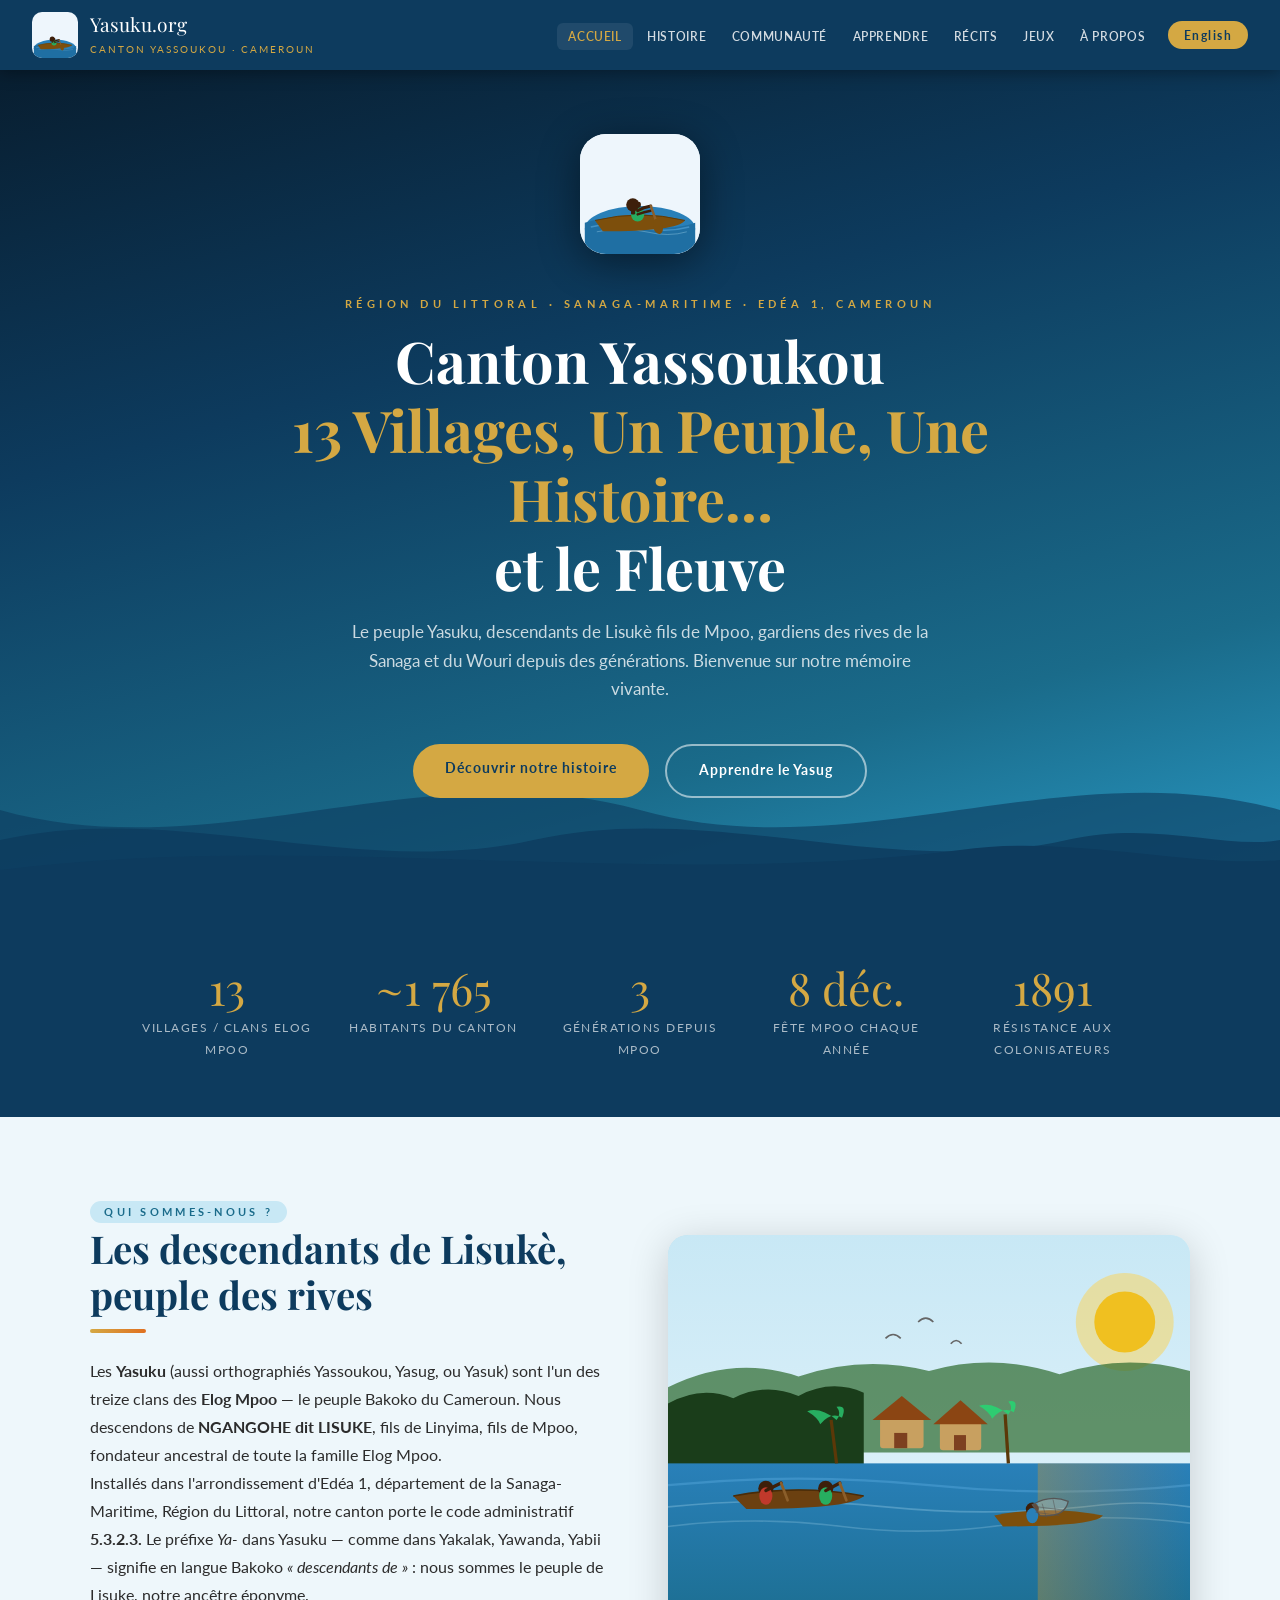
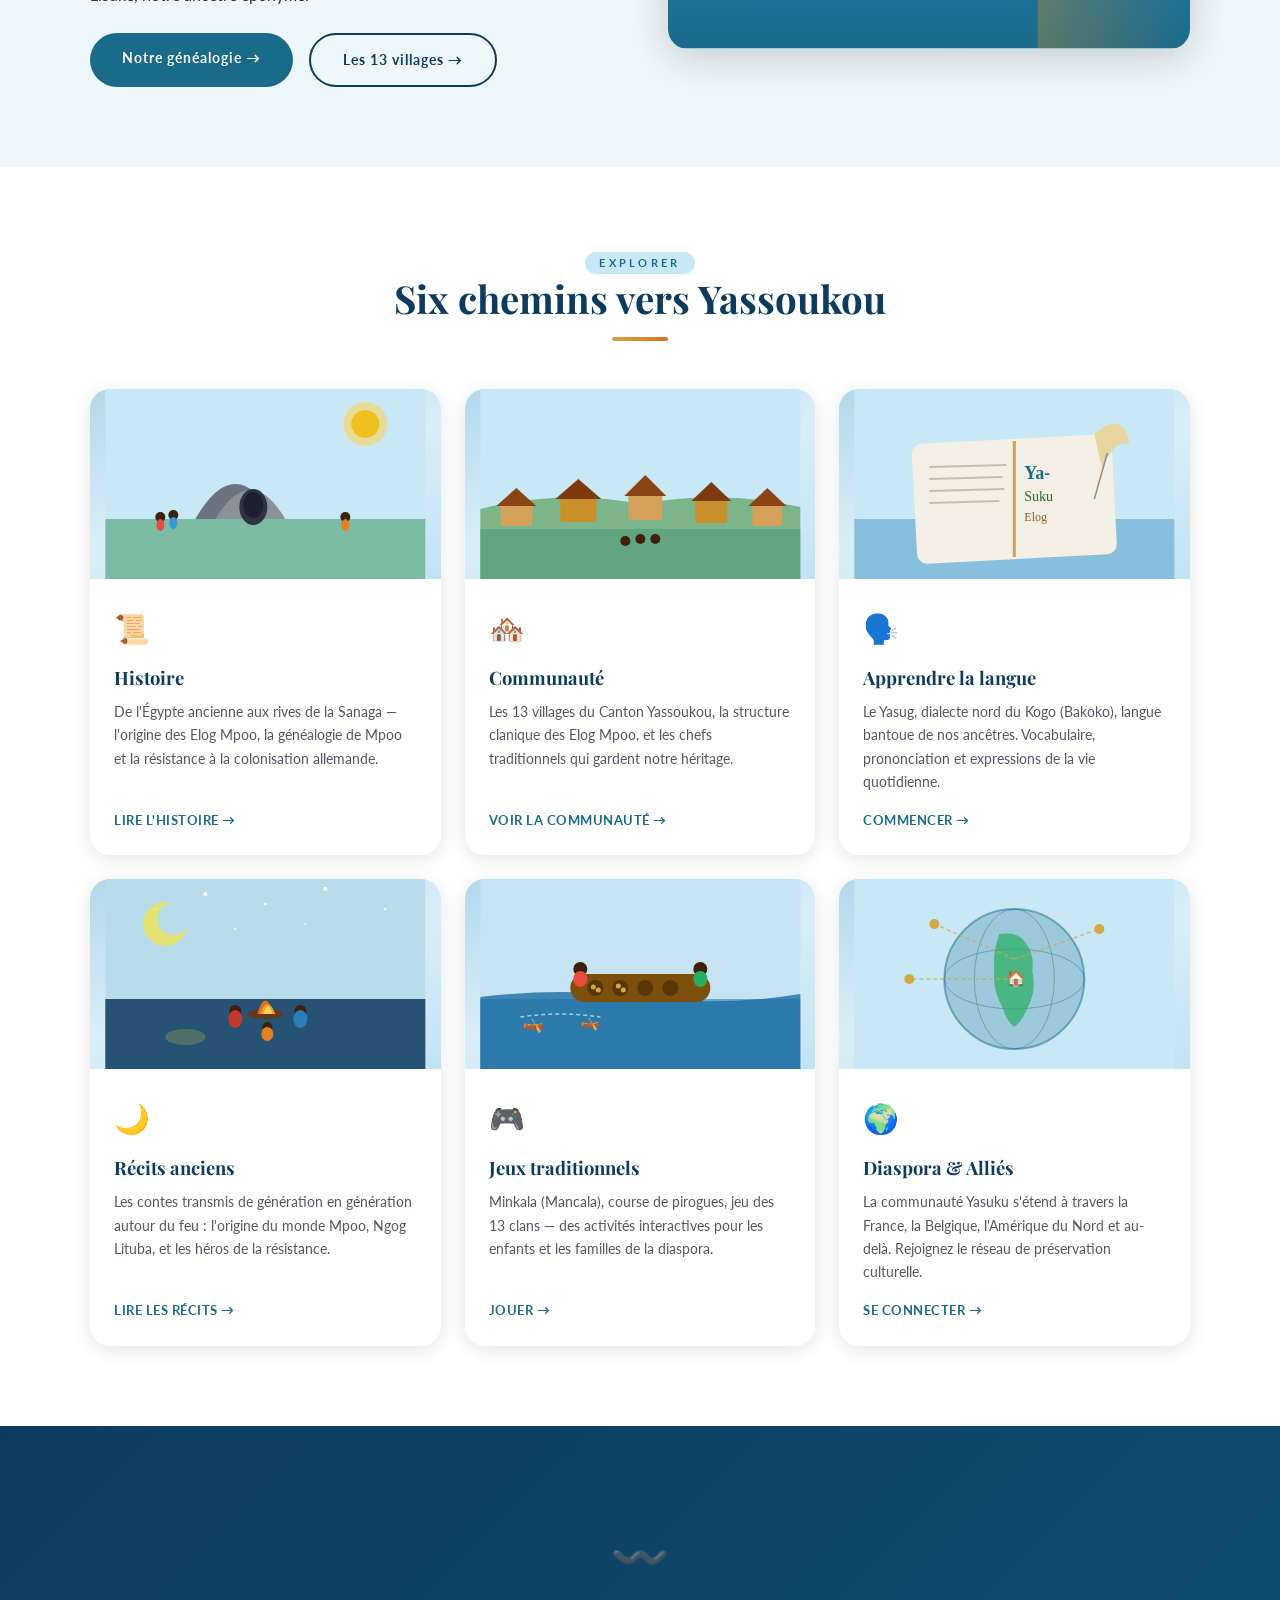
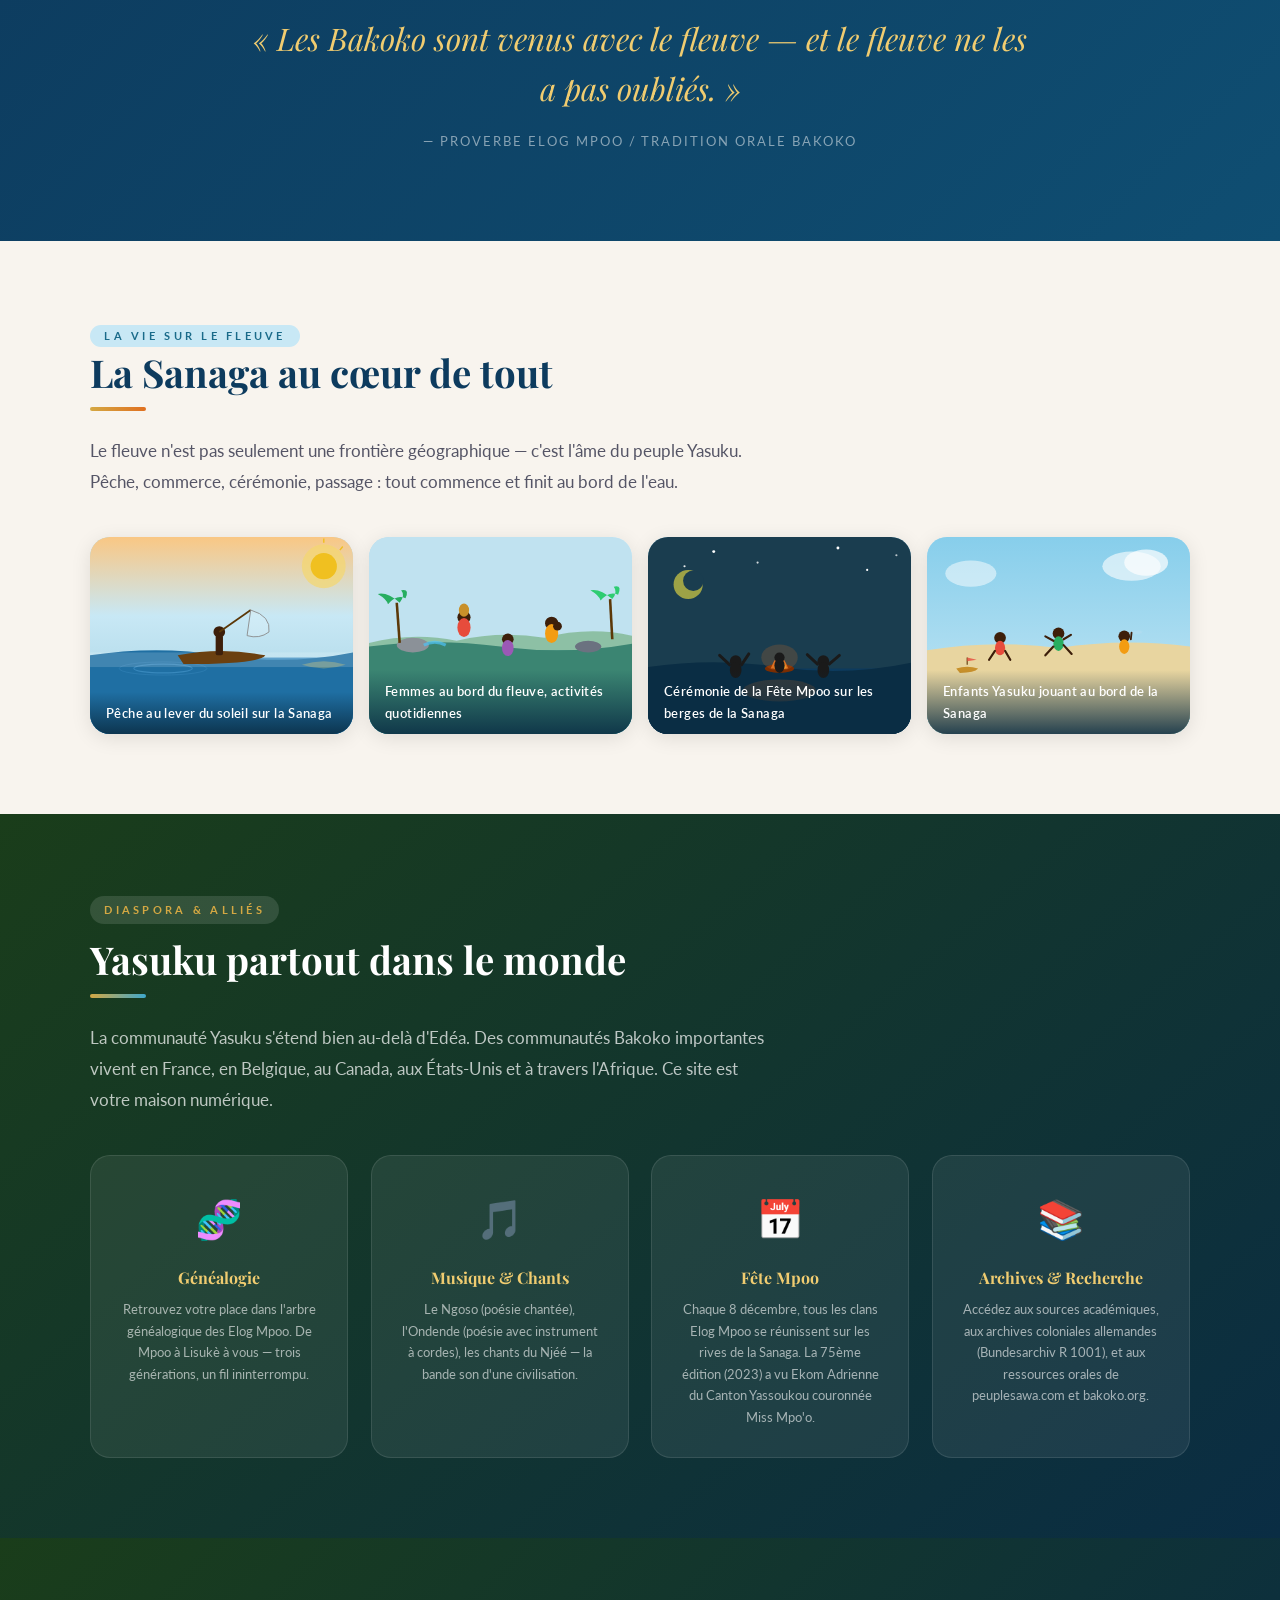
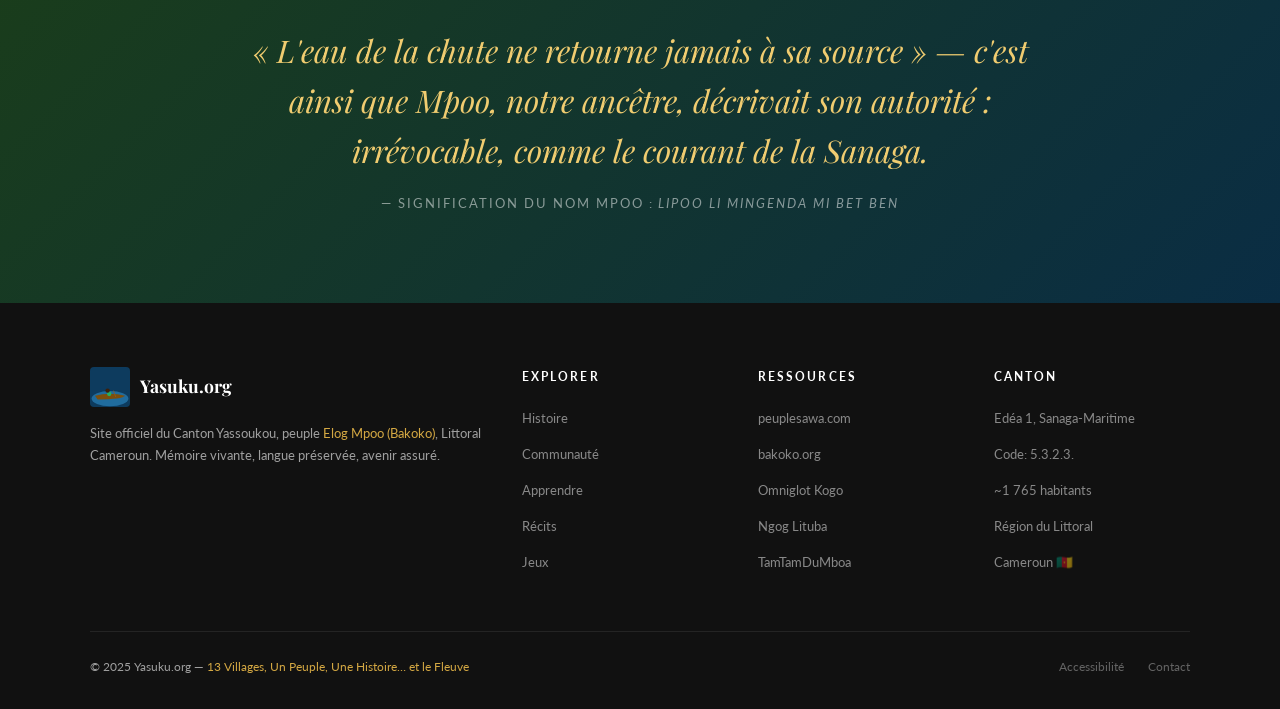
==== index.html @ a4ccb17c "first commit" ====
<!DOCTYPE html>
<html lang="fr">
<head>
  <meta charset="UTF-8"/>
  <meta name="viewport" content="width=device-width, initial-scale=1.0"/>
  <meta name="description" content="Canton Yassoukou — 13 Villages, Un Peuple, Une Histoire… et le Fleuve. Site officiel du peuple Yasuku / Yasug des Elog Mpoo (Bakoko), Cameroun."/>
  <meta property="og:title" content="Yasuku.org — Canton Yassoukou, Cameroun"/>
  <meta property="og:description" content="Histoire, culture, langue et patrimoine du peuple Yasuku, Littoral Cameroun."/>
  <title>Yasuku.org — Canton Yassoukou · 13 Villages, Un Peuple, Une Histoire</title>
  <link rel="preconnect" href="https://fonts.googleapis.com"/>
  <link rel="preconnect" href="https://fonts.gstatic.com" crossorigin/>
  <link href="https://fonts.googleapis.com/css2?family=Playfair+Display:ital,wght@0,400;0,600;0,700;1,400&family=Lato:wght@300;400;700;900&display=swap" rel="stylesheet"/>
  <link rel="stylesheet" href="css/style.css"/>
</head>
<body class="lang-fr">

<!-- ===== NAVIGATION ===== -->
<nav id="navbar" role="navigation">
  <a href="index.html" class="nav-logo">
    <!-- Inline SVG Logo: canoe paddler on Sanaga River -->
    <svg width="46" height="46" viewBox="0 0 200 200" xmlns="http://www.w3.org/2000/svg" style="border-radius:10px">
      <rect width="200" height="200" rx="28" fill="#eef6fc"/>
      <!-- Water -->
      <ellipse cx="100" cy="158" rx="92" ry="38" fill="#2980b9"/>
      <path d="M8,148 Q55,132 100,148 Q145,164 192,148 L192,200 L8,200 Z" fill="#1f6fa3"/>
      <!-- Wave highlights -->
      <path d="M18,155 Q60,144 100,155 Q140,166 182,155" stroke="#5dade2" stroke-width="2.5" fill="none" opacity="0.55"/>
      <path d="M28,163 Q70,154 110,163 Q148,172 178,163" stroke="#aedcf0" stroke-width="1.5" fill="none" opacity="0.4"/>
      <!-- Canoe -->
      <path d="M25,144 Q100,124 175,144 Q162,162 38,162 Z" fill="#7d4f0c"/>
      <path d="M25,144 Q100,126 175,144" stroke="#5c3808" stroke-width="1.5" fill="none"/>
      <!-- Seated figure — facing right -->
      <!-- Torso/shirt green -->
      <ellipse cx="96" cy="134" rx="11" ry="12" fill="#27ae60"/>
      <!-- Arms -->
      <path d="M96,128 Q106,122 118,120" stroke="#3d1f0a" stroke-width="5" stroke-linecap="round" fill="none"/>
      <path d="M96,134 Q107,130 118,128" stroke="#3d1f0a" stroke-width="4" stroke-linecap="round" fill="none"/>
      <!-- Paddle shaft -->
      <line x1="118" y1="120" x2="128" y2="148" stroke="#8b5e2a" stroke-width="4" stroke-linecap="round"/>
      <!-- Paddle blade -->
      <ellipse cx="130" cy="154" rx="8" ry="13" fill="#7d4f0c" transform="rotate(-15,130,154)"/>
      <!-- Head -->
      <circle cx="88" cy="118" r="11" fill="#3d1f0a"/>
      <!-- Ear -->
      <ellipse cx="98" cy="118" rx="3.5" ry="5" fill="#3d1f0a"/>
      <!-- Neck -->
      <rect x="85" y="127" width="7" height="7" rx="2" fill="#3d1f0a"/>
    </svg>
    <div>
      <span class="nav-logo-text">Yasuku.org</span>
      <span class="nav-logo-sub">Canton Yassoukou · Cameroun</span>
    </div>
  </a>

  <ul class="nav-links" id="navLinks">
    <li><a href="index.html" class="active">
      <span class="lang-fr">Accueil</span><span class="lang-en">Home</span>
    </a></li>
    <li><a href="history.html">
      <span class="lang-fr">Histoire</span><span class="lang-en">History</span>
    </a></li>
    <li><a href="community.html">
      <span class="lang-fr">Communauté</span><span class="lang-en">Community</span>
    </a></li>
    <li><a href="learn.html">
      <span class="lang-fr">Apprendre</span><span class="lang-en">Learn</span>
    </a></li>
    <li><a href="stories.html">
      <span class="lang-fr">Récits</span><span class="lang-en">Stories</span>
    </a></li>
    <li><a href="games.html">
      <span class="lang-fr">Jeux</span><span class="lang-en">Games</span>
    </a></li>
    <li><a href="about.html"><span class="lang-fr">À propos</span><span class="lang-en">About</span></a></li>
    <button class="lang-btn" aria-label="Switch language">English</button>
  </ul>

  <button class="hamburger" id="hamburger" aria-label="Menu" aria-expanded="false">
    <span></span><span></span><span></span>
  </button>
</nav>

<main>

<!-- ===== HERO ===== -->
<section class="hero" aria-label="Bienvenue / Welcome">
  <div class="hero-ripple">
    <svg viewBox="0 0 1440 200" preserveAspectRatio="none" xmlns="http://www.w3.org/2000/svg">
      <path d="M0,100 C240,160 480,40 720,100 C960,160 1200,40 1440,100 L1440,200 L0,200 Z" fill="rgba(13,59,94,0.6)"/>
      <path d="M0,130 C200,90 400,170 600,130 C800,90 1000,170 1200,130 C1300,110 1380,140 1440,130 L1440,200 L0,200 Z" fill="rgba(13,59,94,0.8)"/>
      <path d="M0,160 C360,120 720,180 1080,140 C1200,124 1340,158 1440,150 L1440,200 L0,200 Z" fill="rgba(13,59,94,1)"/>
    </svg>
  </div>

  <div class="hero-content">
    <!-- Inline SVG as hero logo -->
    <svg class="hero-logo" viewBox="0 0 200 200" xmlns="http://www.w3.org/2000/svg">
      <rect width="200" height="200" rx="28" fill="#eef6fc"/>
      <ellipse cx="100" cy="158" rx="92" ry="38" fill="#2980b9"/>
      <path d="M8,148 Q55,132 100,148 Q145,164 192,148 L192,200 L8,200 Z" fill="#1f6fa3"/>
      <path d="M18,155 Q60,144 100,155 Q140,166 182,155" stroke="#5dade2" stroke-width="2.5" fill="none" opacity="0.55"/>
      <path d="M28,163 Q70,154 110,163 Q148,172 178,163" stroke="#aedcf0" stroke-width="1.5" fill="none" opacity="0.4"/>
      <path d="M25,144 Q100,124 175,144 Q162,162 38,162 Z" fill="#7d4f0c"/>
      <path d="M25,144 Q100,126 175,144" stroke="#5c3808" stroke-width="1.5" fill="none"/>
      <ellipse cx="96" cy="134" rx="11" ry="12" fill="#27ae60"/>
      <path d="M96,128 Q106,122 118,120" stroke="#3d1f0a" stroke-width="5" stroke-linecap="round" fill="none"/>
      <path d="M96,134 Q107,130 118,128" stroke="#3d1f0a" stroke-width="4" stroke-linecap="round" fill="none"/>
      <line x1="118" y1="120" x2="128" y2="148" stroke="#8b5e2a" stroke-width="4" stroke-linecap="round"/>
      <ellipse cx="130" cy="154" rx="8" ry="13" fill="#7d4f0c" transform="rotate(-15,130,154)"/>
      <circle cx="88" cy="118" r="11" fill="#3d1f0a"/>
      <ellipse cx="98" cy="118" rx="3.5" ry="5" fill="#3d1f0a"/>
      <rect x="85" y="127" width="7" height="7" rx="2" fill="#3d1f0a"/>
    </svg>

    <p class="hero-tagline lang-fr">Région du Littoral · Sanaga-Maritime · Edéa 1, Cameroun</p>
    <p class="hero-tagline lang-en">Littoral Region · Sanaga-Maritime · Edéa 1, Cameroon</p>

    <h1 class="lang-fr">Canton Yassoukou<br/><em>13 Villages, Un Peuple, Une Histoire…</em><br/>et le Fleuve</h1>
    <h1 class="lang-en">Canton Yassoukou<br/><em>13 Villages, One People, One History…</em><br/>and the River</h1>

    <p class="hero-sub lang-fr">
      Le peuple Yasuku, descendants de Lisukè fils de Mpoo, gardiens des rives de la Sanaga et du Wouri depuis des générations. Bienvenue sur notre mémoire vivante.
    </p>
    <p class="hero-sub lang-en">
      The Yasuku people, descendants of Lisukè son of Mpoo, keepers of the Sanaga and Wouri rivers for generations. Welcome to our living memory.
    </p>

    <div class="hero-cta">
      <a href="history.html" class="btn btn-primary lang-fr">Découvrir notre histoire</a>
      <a href="history.html" class="btn btn-primary lang-en">Discover our history</a>
      <a href="learn.html" class="btn btn-outline lang-fr">Apprendre le Yasug</a>
      <a href="learn.html" class="btn btn-outline lang-en">Learn the Yasug language</a>
    </div>
  </div>
</section>

<!-- ===== FACTS STRIP ===== -->
<div class="facts-strip" aria-label="Chiffres clés">
  <div class="facts-grid">
    <div class="fade-in">
      <div class="fact-num">13</div>
      <div class="fact-label lang-fr">Villages / Clans Elog Mpoo</div>
      <div class="fact-label lang-en">Villages / Elog Mpoo Clans</div>
    </div>
    <div class="fade-in">
      <div class="fact-num">~1 765</div>
      <div class="fact-label lang-fr">Habitants du canton</div>
      <div class="fact-label lang-en">Canton inhabitants</div>
    </div>
    <div class="fade-in">
      <div class="fact-num">3</div>
      <div class="fact-label lang-fr">Générations depuis Mpoo</div>
      <div class="fact-label lang-en">Generations from Mpoo</div>
    </div>
    <div class="fade-in">
      <div class="fact-num">8 déc.</div>
      <div class="fact-label lang-fr">Fête Mpoo chaque année</div>
      <div class="fact-label lang-en">Annual Fête Mpoo</div>
    </div>
    <div class="fade-in">
      <div class="fact-num">1891</div>
      <div class="fact-label lang-fr">Résistance aux colonisateurs</div>
      <div class="fact-label lang-en">Resistance against colonizers</div>
    </div>
  </div>
</div>

<!-- ===== ABOUT SECTION ===== -->
<section class="river-section" style="background:var(--river-mist)">
  <div class="section-inner">
    <div style="display:grid; grid-template-columns:1fr 1fr; gap:3.5rem; align-items:center" class="about-grid">
      <div class="fade-in">
        <span class="section-tag lang-fr">Qui sommes-nous ?</span>
        <span class="section-tag lang-en">Who are we?</span>
        <h2 class="section-title lang-fr">Les descendants de Lisukè,<br/>peuple des rives</h2>
        <h2 class="section-title lang-en">The descendants of Lisukè,<br/>people of the riverbanks</h2>
        <div class="section-divider"></div>
        <p class="lang-fr">Les <strong>Yasuku</strong> (aussi orthographiés Yassoukou, Yasug, ou Yasuk) sont l'un des treize clans des <strong>Elog Mpoo</strong> — le peuple Bakoko du Cameroun. Nous descendons de <strong>NGANGOHE dit LISUKE</strong>, fils de Linyima, fils de Mpoo, fondateur ancestral de toute la famille Elog Mpoo.</p>
        <p class="lang-en">The <strong>Yasuku</strong> (also spelled Yassoukou, Yasug, or Yasuk) are one of the thirteen clans of the <strong>Elog Mpoo</strong> — the Bakoko people of Cameroon. We descend from <strong>NGANGOHE known as LISUKE</strong>, son of Linyima, son of Mpoo, founding ancestor of the entire Elog Mpoo family.</p>
        <p class="lang-fr">Installés dans l'arrondissement d'Edéa 1, département de la Sanaga-Maritime, Région du Littoral, notre canton porte le code administratif <strong>5.3.2.3.</strong> Le préfixe <em>Ya-</em> dans Yasuku — comme dans Yakalak, Yawanda, Yabii — signifie en langue Bakoko <em>« descendants de »</em> : nous sommes le peuple de Lisuke, notre ancêtre éponyme.</p>
        <p class="lang-en">Located in the arrondissement of Edéa 1, Sanaga-Maritime department, Littoral Region, our canton carries administrative code <strong>5.3.2.3.</strong> The prefix <em>Ya-</em> in Yasuku — as in Yakalak, Yawanda, Yabii — means in Bakoko <em>"descendants of"</em>: we are the people of Lisuke, our eponymous ancestor.</p>
        <div style="margin-top:1.5rem; display:flex; gap:1rem; flex-wrap:wrap;">
          <a href="history.html" class="btn btn-river lang-fr">Notre généalogie →</a>
          <a href="history.html" class="btn btn-river lang-en">Our genealogy →</a>
          <a href="community.html" class="btn btn-outline" style="color:var(--river-deep);border-color:var(--river-deep)">
            <span class="lang-fr">Les 13 villages →</span>
            <span class="lang-en">The 13 villages →</span>
          </a>
        </div>
      </div>

      <!-- River illustration -->
      <div class="fade-in" style="border-radius:var(--radius-lg); overflow:hidden; box-shadow:var(--shadow-lg)">
        <svg viewBox="0 0 480 380" xmlns="http://www.w3.org/2000/svg" style="display:block;width:100%;background:linear-gradient(160deg,#b8dcea 0%,#d8eef8 50%,#c5e3f0 100%)">
          <!-- Sky gradient -->
          <defs>
            <linearGradient id="sky" x1="0" y1="0" x2="0" y2="1">
              <stop offset="0%" stop-color="#c8e8f5"/>
              <stop offset="100%" stop-color="#e8f5fc"/>
            </linearGradient>
            <linearGradient id="water" x1="0" y1="0" x2="0" y2="1">
              <stop offset="0%" stop-color="#2980b9"/>
              <stop offset="100%" stop-color="#1a6b8a"/>
            </linearGradient>
            <linearGradient id="sunset" x1="0" y1="0" x2="1" y2="0">
              <stop offset="0%" stop-color="#f39c12" stop-opacity="0.3"/>
              <stop offset="100%" stop-color="#e67e22" stop-opacity="0"/>
            </linearGradient>
          </defs>
          <!-- Sky -->
          <rect width="480" height="380" fill="url(#sky)"/>
          <!-- Sun glow -->
          <circle cx="420" cy="80" r="45" fill="#f5d76e" opacity="0.6"/>
          <circle cx="420" cy="80" r="28" fill="#f0c020"/>
          <!-- Forest silhouette far -->
          <path d="M0,140 Q60,110 120,130 Q180,110 240,125 Q300,108 360,128 Q420,108 480,125 L480,200 L0,200 Z" fill="#2d6a2d" opacity="0.7"/>
          <!-- Forest near left -->
          <path d="M0,155 Q30,138 60,150 Q90,135 120,148 Q150,132 180,145 L180,220 L0,220 Z" fill="#1a3d1a"/>
          <!-- River surface -->
          <rect x="0" y="210" width="480" height="170" fill="url(#water)"/>
          <!-- River reflections -->
          <path d="M0,230 Q120,218 240,230 Q360,242 480,230" stroke="#5dade2" stroke-width="2" fill="none" opacity="0.4"/>
          <path d="M0,250 Q100,240 200,250 Q300,260 400,248 Q440,244 480,250" stroke="#aedcf0" stroke-width="1.5" fill="none" opacity="0.3"/>
          <path d="M0,268 Q80,258 160,268 Q240,278 320,265 Q400,255 480,265" stroke="#aedcf0" stroke-width="1.5" fill="none" opacity="0.25"/>
          <!-- Sunset shimmer on water -->
          <rect x="340" y="210" width="140" height="170" fill="url(#sunset)"/>
          <!-- Canoe 1 (left, two paddlers) -->
          <path d="M60,240 Q120,228 180,240 Q168,252 72,252 Z" fill="#6b4010"/>
          <path d="M60,240 Q120,229 180,240" stroke="#4a2c08" stroke-width="1.5" fill="none"/>
          <!-- Paddler 1 -->
          <circle cx="90" cy="233" r="7" fill="#3d1f0a"/>
          <ellipse cx="90" cy="240" rx="6" ry="8" fill="#c0392b"/>
          <line x1="90" y1="235" x2="104" y2="228" stroke="#3d1f0a" stroke-width="3" stroke-linecap="round"/>
          <line x1="104" y1="228" x2="110" y2="244" stroke="#8b5e2a" stroke-width="2.5" stroke-linecap="round"/>
          <!-- Paddler 2 -->
          <circle cx="145" cy="233" r="7" fill="#3d1f0a"/>
          <ellipse cx="145" cy="240" rx="6" ry="8" fill="#27ae60"/>
          <line x1="145" y1="235" x2="158" y2="228" stroke="#3d1f0a" stroke-width="3" stroke-linecap="round"/>
          <line x1="158" y1="228" x2="164" y2="244" stroke="#8b5e2a" stroke-width="2.5" stroke-linecap="round"/>
          <!-- Canoe 2 (right, fisherman with net) -->
          <path d="M300,258 Q350,248 400,258 Q392,268 308,268 Z" fill="#7d4f0c"/>
          <circle cx="335" cy="252" r="6" fill="#3d1f0a"/>
          <ellipse cx="335" cy="258" rx="5.5" ry="7" fill="#2980b9"/>
          <!-- Fishing net -->
          <path d="M335,248 Q352,238 368,245 Q365,260 342,258 Z" stroke="#555" stroke-width="1.2" fill="rgba(255,255,255,0.2)"/>
          <!-- Net grid lines -->
          <line x1="344" y1="247" x2="348" y2="260" stroke="#555" stroke-width="0.8" opacity="0.6"/>
          <line x1="354" y1="243" x2="357" y2="257" stroke="#555" stroke-width="0.8" opacity="0.6"/>
          <line x1="340" y1="250" x2="364" y2="253" stroke="#555" stroke-width="0.8" opacity="0.6"/>
          <line x1="338" y1="255" x2="360" y2="258" stroke="#555" stroke-width="0.8" opacity="0.6"/>
          <!-- Village huts on bank -->
          <rect x="195" y="168" width="40" height="28" rx="3" fill="#c8a060"/>
          <polygon points="188,170 215,148 242,170" fill="#8b4513"/>
          <rect x="208" y="182" width="12" height="14" fill="#7d4020"/>
          <rect x="250" y="172" width="38" height="26" rx="3" fill="#c8a060"/>
          <polygon points="244,174 269,152 294,174" fill="#8b4513"/>
          <rect x="263" y="184" width="11" height="14" fill="#7d4020"/>
          <!-- Palm trees -->
          <line x1="150" y1="170" x2="155" y2="210" stroke="#5c3808" stroke-width="3"/>
          <path d="M155,170 Q140,158 128,162 Q138,168 140,174 Q150,162 160,168 Q165,156 155,158 Q160,164 155,170 Z" fill="#27ae60"/>
          <line x1="310" y1="165" x2="313" y2="210" stroke="#5c3808" stroke-width="3"/>
          <path d="M313,165 Q298,153 286,157 Q296,163 298,169 Q308,157 318,163 Q323,151 313,153 Q318,159 313,165 Z" fill="#2ecc71"/>
          <!-- Birds -->
          <path d="M200,95 Q207,88 214,95" stroke="#666" stroke-width="1.5" fill="none"/>
          <path d="M230,80 Q237,73 244,80" stroke="#666" stroke-width="1.5" fill="none"/>
          <path d="M260,100 Q265,94 270,100" stroke="#666" stroke-width="1.5" fill="none"/>
        </svg>
      </div>
    </div>
  </div>
</section>

<!-- ===== NAVIGATION CARDS ===== -->
<section style="background:var(--white)">
  <div class="section-inner">
    <div class="text-center fade-in" style="margin-bottom:3rem">
      <span class="section-tag lang-fr">Explorer</span>
      <span class="section-tag lang-en">Explore</span>
      <h2 class="section-title lang-fr">Six chemins vers Yassoukou</h2>
      <h2 class="section-title lang-en">Six paths into Yassoukou</h2>
      <div class="section-divider" style="margin:1rem auto"></div>
    </div>

    <div class="cards-grid">
      <!-- Card 1: History -->
      <a href="history.html" class="card fade-in">
        <div class="card-illustration">
          <svg viewBox="0 0 320 190" xmlns="http://www.w3.org/2000/svg">
            <!-- Ngog Lituba sacred rock scene -->
            <rect width="320" height="190" fill="#c8e8f5"/>
            <rect x="0" y="130" width="320" height="60" fill="#4a9e6f" opacity="0.6"/>
            <!-- Rock/mountain -->
            <path d="M90,130 Q130,60 170,130 Z" fill="#6b7280"/>
            <path d="M110,130 Q145,72 180,130 Z" fill="#8b9198"/>
            <!-- Cave opening (Ngog Lituba hole) -->
            <ellipse cx="148" cy="118" rx="14" ry="18" fill="#2c3442"/>
            <ellipse cx="148" cy="116" rx="10" ry="13" fill="#1a2030"/>
            <!-- Pilgrims -->
            <circle cx="55" cy="128" r="5" fill="#3d1f0a"/>
            <ellipse cx="55" cy="136" rx="4" ry="6" fill="#e74c3c"/>
            <circle cx="68" cy="126" r="5" fill="#3d1f0a"/>
            <ellipse cx="68" cy="134" rx="4" ry="6" fill="#3498db"/>
            <circle cx="240" cy="128" r="5" fill="#3d1f0a"/>
            <ellipse cx="240" cy="136" rx="4" ry="6" fill="#e67e22"/>
            <!-- Stars/sun -->
            <circle cx="260" cy="35" r="22" fill="#f5d76e" opacity="0.7"/>
            <circle cx="260" cy="35" r="14" fill="#f0c020"/>
          </svg>
        </div>
        <div class="card-body">
          <div class="card-icon">📜</div>
          <h3 class="lang-fr">Histoire</h3>
          <h3 class="lang-en">History</h3>
          <p class="lang-fr">De l'Égypte ancienne aux rives de la Sanaga — l'origine des Elog Mpoo, la généalogie de Mpoo et la résistance à la colonisation allemande.</p>
          <p class="lang-en">From ancient Egypt to the banks of the Sanaga — the origin of the Elog Mpoo, Mpoo's genealogy, and resistance to German colonization.</p>
          <span class="card-link lang-fr">Lire l'histoire →</span>
          <span class="card-link lang-en">Read the history →</span>
        </div>
      </a>

      <!-- Card 2: Community -->
      <a href="community.html" class="card fade-in">
        <div class="card-illustration">
          <svg viewBox="0 0 320 190" xmlns="http://www.w3.org/2000/svg">
            <rect width="320" height="190" fill="#c8e8f5"/>
            <rect x="0" y="140" width="320" height="50" fill="#2980b9" opacity="0.5"/>
            <!-- Village panorama -->
            <path d="M0,120 Q80,100 160,115 Q240,100 320,118 L320,190 L0,190 Z" fill="#5da05d" opacity="0.7"/>
            <!-- 5 huts representing villages -->
            <g transform="translate(20,95)">
              <rect x="0" y="20" width="32" height="22" rx="2" fill="#d4a05a"/>
              <polygon points="-4,22 16,4 36,22" fill="#8b4513"/>
            </g>
            <g transform="translate(80,88)">
              <rect x="0" y="20" width="36" height="25" rx="2" fill="#c8902a"/>
              <polygon points="-5,22 18,2 41,22" fill="#7d3a10"/>
            </g>
            <g transform="translate(148,85)">
              <rect x="0" y="20" width="34" height="26" rx="2" fill="#d4a05a"/>
              <polygon points="-4,22 17,1 38,22" fill="#8b4513"/>
            </g>
            <g transform="translate(215,90)">
              <rect x="0" y="20" width="32" height="24" rx="2" fill="#c8902a"/>
              <polygon points="-4,22 16,3 36,22" fill="#7d3a10"/>
            </g>
            <g transform="translate(272,95)">
              <rect x="0" y="20" width="30" height="22" rx="2" fill="#d4a05a"/>
              <polygon points="-4,22 15,4 34,22" fill="#8b4513"/>
            </g>
            <!-- People gathering -->
            <circle cx="160" cy="150" r="5" fill="#3d1f0a"/>
            <circle cx="145" cy="152" r="5" fill="#3d1f0a"/>
            <circle cx="175" cy="150" r="5" fill="#3d1f0a"/>
          </svg>
        </div>
        <div class="card-body">
          <div class="card-icon">🏘️</div>
          <h3 class="lang-fr">Communauté</h3>
          <h3 class="lang-en">Community</h3>
          <p class="lang-fr">Les 13 villages du Canton Yassoukou, la structure clanique des Elog Mpoo, et les chefs traditionnels qui gardent notre héritage.</p>
          <p class="lang-en">The 13 villages of Canton Yassoukou, the clan structure of the Elog Mpoo, and the traditional chiefs who guard our heritage.</p>
          <span class="card-link lang-fr">Voir la communauté →</span>
          <span class="card-link lang-en">See the community →</span>
        </div>
      </a>

      <!-- Card 3: Learn -->
      <a href="learn.html" class="card fade-in">
        <div class="card-illustration">
          <svg viewBox="0 0 320 190" xmlns="http://www.w3.org/2000/svg">
            <rect width="320" height="190" fill="#c8e8f5"/>
            <!-- Open book with river background -->
            <rect x="0" y="130" width="320" height="60" fill="#2980b9" opacity="0.4"/>
            <!-- Book -->
            <rect x="60" y="50" width="200" height="120" rx="10" fill="#f5f0e5" transform="rotate(-3,160,110)"/>
            <line x1="160" y1="52" x2="160" y2="168" stroke="#c8a060" stroke-width="3"/>
            <!-- Text lines left page -->
            <line x1="75" y1="78" x2="152" y2="76" stroke="#9b8b7a" stroke-width="2" opacity="0.5"/>
            <line x1="75" y1="90" x2="148" y2="88" stroke="#9b8b7a" stroke-width="2" opacity="0.5"/>
            <line x1="75" y1="102" x2="150" y2="100" stroke="#9b8b7a" stroke-width="2" opacity="0.5"/>
            <line x1="75" y1="114" x2="145" y2="112" stroke="#9b8b7a" stroke-width="2" opacity="0.5"/>
            <!-- Bakoko script / decorative text right page -->
            <text x="170" y="90" font-family="Georgia" font-size="18" fill="#1a6b8a" font-weight="bold">Ya-</text>
            <text x="170" y="112" font-family="Georgia" font-size="14" fill="#2d6a2d">Suku</text>
            <text x="170" y="132" font-family="Georgia" font-size="12" fill="#8b5e2a">Elog</text>
            <!-- Quill -->
            <path d="M240,45 Q270,20 275,55 Q260,50 248,80 Q244,65 240,45 Z" fill="#e8d5a0"/>
            <line x1="253" y1="64" x2="240" y2="110" stroke="#9b8b7a" stroke-width="1.5"/>
          </svg>
        </div>
        <div class="card-body">
          <div class="card-icon">🗣️</div>
          <h3 class="lang-fr">Apprendre la langue</h3>
          <h3 class="lang-en">Learn the language</h3>
          <p class="lang-fr">Le Yasug, dialecte nord du Kogo (Bakoko), langue bantoue de nos ancêtres. Vocabulaire, prononciation et expressions de la vie quotidienne.</p>
          <p class="lang-en">Yasug, northern dialect of Kogo (Bakoko), Bantu language of our ancestors. Vocabulary, pronunciation, and expressions of daily life.</p>
          <span class="card-link lang-fr">Commencer →</span>
          <span class="card-link lang-en">Start learning →</span>
        </div>
      </a>

      <!-- Card 4: Stories -->
      <a href="stories.html" class="card fade-in">
        <div class="card-illustration">
          <svg viewBox="0 0 320 190" xmlns="http://www.w3.org/2000/svg">
            <rect width="320" height="190" fill="#b8dcea"/>
            <!-- Night campfire scene -->
            <rect x="0" y="120" width="320" height="70" fill="#0d3b5e" opacity="0.85"/>
            <!-- Stars -->
            <circle cx="50" cy="30" r="1.5" fill="#fff" opacity="0.8"/>
            <circle cx="100" cy="15" r="2" fill="#fff"/>
            <circle cx="160" cy="25" r="1.5" fill="#fff" opacity="0.9"/>
            <circle cx="220" cy="10" r="2" fill="#fff"/>
            <circle cx="280" cy="30" r="1.5" fill="#fff" opacity="0.7"/>
            <circle cx="130" cy="50" r="1" fill="#fff"/>
            <circle cx="200" cy="45" r="1" fill="#fff" opacity="0.8"/>
            <!-- Moon -->
            <circle cx="60" cy="45" r="22" fill="#f5e642" opacity="0.7"/>
            <circle cx="68" cy="40" r="16" fill="#b8dcea"/>
            <!-- River reflection of moon -->
            <ellipse cx="80" cy="158" rx="20" ry="8" fill="#f5e642" opacity="0.2"/>
            <!-- Campfire -->
            <ellipse cx="160" cy="135" rx="18" ry="5" fill="#7d2d00" opacity="0.7"/>
            <path d="M152,135 Q160,108 168,135 Z" fill="#e07020"/>
            <path d="M155,135 Q162,115 170,135 Z" fill="#f0a030"/>
            <path d="M158,135 Q163,120 167,135 Z" fill="#f5d050"/>
            <!-- Seated elders around fire -->
            <circle cx="130" cy="132" r="6" fill="#3d1f0a"/>
            <ellipse cx="130" cy="140" rx="7" ry="9" fill="#c0392b"/>
            <circle cx="195" cy="132" r="6" fill="#3d1f0a"/>
            <ellipse cx="195" cy="140" rx="7" ry="9" fill="#2980b9"/>
            <circle cx="162" cy="148" r="5" fill="#3d1f0a"/>
            <ellipse cx="162" cy="155" rx="6" ry="7" fill="#e67e22"/>
          </svg>
        </div>
        <div class="card-body">
          <div class="card-icon">🌙</div>
          <h3 class="lang-fr">Récits anciens</h3>
          <h3 class="lang-en">Ancient Stories</h3>
          <p class="lang-fr">Les contes transmis de génération en génération autour du feu : l'origine du monde Mpoo, Ngog Lituba, et les héros de la résistance.</p>
          <p class="lang-en">Tales passed down through generations around the fire: the origin of the Mpoo world, Ngog Lituba, and the heroes of resistance.</p>
          <span class="card-link lang-fr">Lire les récits →</span>
          <span class="card-link lang-en">Read the stories →</span>
        </div>
      </a>

      <!-- Card 5: Games -->
      <a href="games.html" class="card fade-in">
        <div class="card-illustration">
          <svg viewBox="0 0 320 190" xmlns="http://www.w3.org/2000/svg">
            <rect width="320" height="190" fill="#c5e3f0"/>
            <!-- River with children playing -->
            <rect x="0" y="120" width="320" height="70" fill="#2980b9" opacity="0.6"/>
            <path d="M0,118 Q80,108 160,118 Q240,128 320,115 L320,190 L0,190 Z" fill="#1f6fa3" opacity="0.8"/>
            <!-- Mancala board on bank -->
            <rect x="90" y="95" width="140" height="28" rx="14" fill="#7d4f0c"/>
            <!-- Holes -->
            <circle cx="115" cy="109" r="8" fill="rgba(0,0,0,0.3)"/>
            <circle cx="140" cy="109" r="8" fill="rgba(0,0,0,0.3)"/>
            <circle cx="165" cy="109" r="8" fill="rgba(0,0,0,0.3)"/>
            <circle cx="190" cy="109" r="8" fill="rgba(0,0,0,0.3)"/>
            <!-- Seeds -->
            <circle cx="113" cy="108" r="2.5" fill="#d4a843"/>
            <circle cx="118" cy="111" r="2.5" fill="#d4a843"/>
            <circle cx="138" cy="107" r="2.5" fill="#d4a843"/>
            <circle cx="143" cy="111" r="2.5" fill="#d4a843"/>
            <!-- Playing children -->
            <circle cx="100" cy="90" r="7" fill="#3d1f0a"/>
            <ellipse cx="100" cy="100" rx="7" ry="8" fill="#e74c3c"/>
            <circle cx="220" cy="90" r="7" fill="#3d1f0a"/>
            <ellipse cx="220" cy="100" rx="7" ry="8" fill="#27ae60"/>
            <!-- Canoe race track (water) -->
            <path d="M40,138 Q80,132 120,138" stroke="#fff" stroke-width="1.5" stroke-dasharray="4,3" fill="none" opacity="0.6"/>
            <text x="42" y="150" font-size="18">🛶</text>
            <text x="100" y="148" font-size="16">🛶</text>
          </svg>
        </div>
        <div class="card-body">
          <div class="card-icon">🎮</div>
          <h3 class="lang-fr">Jeux traditionnels</h3>
          <h3 class="lang-en">Traditional Games</h3>
          <p class="lang-fr">Minkala (Mancala), course de pirogues, jeu des 13 clans — des activités interactives pour les enfants et les familles de la diaspora.</p>
          <p class="lang-en">Minkala (Mancala), canoe racing, the 13 clans game — interactive activities for children and diaspora families.</p>
          <span class="card-link lang-fr">Jouer →</span>
          <span class="card-link lang-en">Play now →</span>
        </div>
      </a>

      <!-- Card 6: Diaspora -->
      <a href="#diaspora" class="card fade-in">
        <div class="card-illustration">
          <svg viewBox="0 0 320 190" xmlns="http://www.w3.org/2000/svg">
            <rect width="320" height="190" fill="#c8e8f5"/>
            <!-- Globe/world -->
            <circle cx="160" cy="100" r="70" fill="#1a6b8a" opacity="0.25"/>
            <circle cx="160" cy="100" r="70" stroke="#1a6b8a" stroke-width="2" fill="none" opacity="0.5"/>
            <!-- Meridians -->
            <ellipse cx="160" cy="100" rx="40" ry="70" stroke="#1a6b8a" stroke-width="1" fill="none" opacity="0.4"/>
            <ellipse cx="160" cy="100" rx="70" ry="30" stroke="#1a6b8a" stroke-width="1" fill="none" opacity="0.4"/>
            <!-- Africa shape simplified -->
            <path d="M145,55 Q165,52 172,65 Q180,75 178,92 Q182,110 175,125 Q168,142 160,148 Q152,142 148,128 Q138,110 140,92 Q138,75 145,55 Z" fill="#27ae60" opacity="0.7"/>
            <!-- Connection lines (diaspora) -->
            <line x1="160" y1="80" x2="80" y2="45" stroke="#d4a843" stroke-width="1.5" stroke-dasharray="4,3" opacity="0.7"/>
            <line x1="160" y1="80" x2="245" y2="50" stroke="#d4a843" stroke-width="1.5" stroke-dasharray="4,3" opacity="0.7"/>
            <line x1="160" y1="100" x2="55" y2="100" stroke="#d4a843" stroke-width="1.5" stroke-dasharray="4,3" opacity="0.7"/>
            <circle cx="80" cy="45" r="5" fill="#d4a843"/>
            <circle cx="245" cy="50" r="5" fill="#d4a843"/>
            <circle cx="55" cy="100" r="5" fill="#d4a843"/>
            <!-- Heart at center -->
            <text x="152" y="105" font-size="16">🏠</text>
          </svg>
        </div>
        <div class="card-body">
          <div class="card-icon">🌍</div>
          <h3 class="lang-fr">Diaspora & Alliés</h3>
          <h3 class="lang-en">Diaspora & Allies</h3>
          <p class="lang-fr">La communauté Yasuku s'étend à travers la France, la Belgique, l'Amérique du Nord et au-delà. Rejoignez le réseau de préservation culturelle.</p>
          <p class="lang-en">The Yasuku community extends across France, Belgium, North America and beyond. Join the cultural preservation network.</p>
          <span class="card-link lang-fr">Se connecter →</span>
          <span class="card-link lang-en">Connect →</span>
        </div>
      </a>
    </div>
  </div>
</section>

<!-- ===== PROVERB ===== -->
<div class="proverb-block">
  <div class="proverb-icon">〰️</div>
  <p class="proverb-text lang-fr">« Les Bakoko sont venus avec le fleuve — et le fleuve ne les a pas oubliés. »</p>
  <p class="proverb-text lang-en">"The Bakoko came with the river — and the river has not forgotten them."</p>
  <p class="proverb-attr lang-fr">— Proverbe Elog Mpoo / Tradition orale Bakoko</p>
  <p class="proverb-attr lang-en">— Elog Mpoo proverb / Bakoko oral tradition</p>
</div>

<!-- ===== RIVER LIFE PHOTOS ===== -->
<section style="background:var(--light-bg)">
  <div class="section-inner">
    <div class="fade-in">
      <span class="section-tag lang-fr">La vie sur le fleuve</span>
      <span class="section-tag lang-en">Life on the river</span>
      <h2 class="section-title lang-fr">La Sanaga au cœur de tout</h2>
      <h2 class="section-title lang-en">The Sanaga at the heart of everything</h2>
      <div class="section-divider"></div>
      <p class="section-lead lang-fr">Le fleuve n'est pas seulement une frontière géographique — c'est l'âme du peuple Yasuku. Pêche, commerce, cérémonie, passage : tout commence et finit au bord de l'eau.</p>
      <p class="section-lead lang-en">The river is not merely a geographic boundary — it is the soul of the Yasuku people. Fishing, trade, ceremony, passage: everything begins and ends at the water's edge.</p>
    </div>

    <div class="photo-grid fade-in">
      <!-- Photo 1: Morning fishing -->
      <div class="photo-card">
        <svg viewBox="0 0 360 270" xmlns="http://www.w3.org/2000/svg">
          <rect width="360" height="270" fill="#b8dcea"/>
          <!-- Early morning sky -->
          <defs>
            <linearGradient id="dawn" x1="0" y1="0" x2="0" y2="1">
              <stop offset="0%" stop-color="#f9c784"/>
              <stop offset="40%" stop-color="#c8e8f5"/>
              <stop offset="100%" stop-color="#a0cfe0"/>
            </linearGradient>
          </defs>
          <rect width="360" height="270" fill="url(#dawn)"/>
          <!-- Water -->
          <rect x="0" y="165" width="360" height="105" fill="#2980b9" opacity="0.8"/>
          <path d="M0,162 Q90,148 180,162 Q270,176 360,158 L360,270 L0,270 Z" fill="#1f6fa3"/>
          <!-- Ripples -->
          <ellipse cx="100" cy="180" rx="40" ry="6" fill="none" stroke="#5dade2" stroke-width="1.5" opacity="0.4"/>
          <ellipse cx="100" cy="180" rx="60" ry="9" fill="none" stroke="#5dade2" stroke-width="1" opacity="0.25"/>
          <!-- Mist on water -->
          <rect x="0" y="158" width="360" height="20" fill="white" opacity="0.15"/>
          <!-- Fisherman standing in canoe with long pole net -->
          <path d="M120,162 Q180,150 240,162 Q232,174 128,174 Z" fill="#6b4010"/>
          <!-- Standing fisherman -->
          <rect x="172" y="134" width="10" height="28" rx="3" fill="#3d1f0a"/>
          <circle cx="177" cy="130" r="8" fill="#3d1f0a"/>
          <!-- Net pole -->
          <line x1="177" y1="130" x2="220" y2="100" stroke="#5c3808" stroke-width="2.5"/>
          <path d="M220,100 Q248,108 245,130 Q232,140 215,135 Z" stroke="#888" stroke-width="1.2" fill="rgba(255,255,255,0.15)"/>
          <!-- Rising sun -->
          <circle cx="320" cy="40" r="30" fill="#f5d76e" opacity="0.7"/>
          <circle cx="320" cy="40" r="18" fill="#f0c020"/>
          <!-- Sun rays -->
          <line x1="320" y1="8" x2="320" y2="2" stroke="#f0c020" stroke-width="2"/>
          <line x1="342" y1="18" x2="346" y2="13" stroke="#f0c020" stroke-width="2"/>
          <!-- Sun reflection on water -->
          <path d="M290,175 Q320,165 350,175 Q320,185 290,175 Z" fill="#f5d76e" opacity="0.3"/>
        </svg>
        <div class="photo-caption lang-fr">Pêche au lever du soleil sur la Sanaga</div>
        <div class="photo-caption lang-en">Fishing at sunrise on the Sanaga</div>
      </div>

      <!-- Photo 2: Women at river -->
      <div class="photo-card">
        <svg viewBox="0 0 360 270" xmlns="http://www.w3.org/2000/svg">
          <rect width="360" height="270" fill="#c0e2f0"/>
          <rect x="0" y="155" width="360" height="115" fill="#2980b9" opacity="0.65"/>
          <path d="M0,150 Q90,138 180,150 Q270,162 360,146 L360,270 L0,270 Z" fill="#1a6b8a"/>
          <!-- Riverbank -->
          <path d="M0,145 Q60,130 120,142 Q180,128 240,138 Q300,122 360,135 L360,270 L0,270 Z" fill="#5da05d" opacity="0.5"/>
          <!-- Rocks -->
          <ellipse cx="60" cy="148" rx="22" ry="10" fill="#8b9198"/>
          <ellipse cx="300" cy="150" rx="18" ry="8" fill="#6b7280"/>
          <!-- Woman 1: carrying water jug on head -->
          <circle cx="130" cy="110" r="9" fill="#3d1f0a"/>
          <ellipse cx="130" cy="124" rx="9" ry="13" fill="#e74c3c"/>
          <!-- Jug on head -->
          <ellipse cx="130" cy="100" rx="7" ry="9" fill="#c8902a"/>
          <!-- Woman 2: washing clothes -->
          <circle cx="190" cy="140" r="8" fill="#3d1f0a"/>
          <ellipse cx="190" cy="152" rx="8" ry="11" fill="#9b59b6"/>
          <!-- Cloth on rock -->
          <path d="M75,148 Q90,140 105,148" stroke="#4fc3f7" stroke-width="4" fill="none" opacity="0.7"/>
          <!-- Woman 3: with baby on back -->
          <circle cx="250" cy="118" r="9" fill="#3d1f0a"/>
          <ellipse cx="250" cy="132" rx="9" ry="13" fill="#f39c12"/>
          <!-- Baby on back (smaller circle) -->
          <circle cx="258" cy="122" r="6" fill="#3d1f0a"/>
          <!-- Palms -->
          <line x1="38" y1="90" x2="42" y2="145" stroke="#5c3808" stroke-width="3.5"/>
          <path d="M42,90 Q25,75 12,78 Q24,85 26,92 Q38,78 50,84 Q56,70 44,73 Q50,80 42,90 Z" fill="#27ae60"/>
          <line x1="330" y1="85" x2="333" y2="140" stroke="#5c3808" stroke-width="3.5"/>
          <path d="M333,85 Q316,70 303,73 Q315,80 317,87 Q329,73 341,79 Q347,65 335,68 Q341,75 333,85 Z" fill="#2ecc71"/>
        </svg>
        <div class="photo-caption lang-fr">Femmes au bord du fleuve, activités quotidiennes</div>
        <div class="photo-caption lang-en">Women by the river, daily activities</div>
      </div>

      <!-- Photo 3: Ceremony -->
      <div class="photo-card">
        <svg viewBox="0 0 360 270" xmlns="http://www.w3.org/2000/svg">
          <rect width="360" height="270" fill="#b0d8e8"/>
          <!-- Evening sky -->
          <rect width="360" height="270" fill="#1a3d4f"/>
          <!-- River glow -->
          <rect x="0" y="180" width="360" height="90" fill="#0d3b5e"/>
          <path d="M0,178 Q90,165 180,178 Q270,191 360,172 L360,270 L0,270 Z" fill="#0a2d44"/>
          <!-- Fire reflections on water -->
          <ellipse cx="180" cy="210" rx="50" ry="15" fill="#e07020" opacity="0.2"/>
          <!-- Ceremonial fire -->
          <ellipse cx="180" cy="180" rx="20" ry="6" fill="#7d2d00"/>
          <path d="M168,180 Q180,148 192,180 Z" fill="#e07020"/>
          <path d="M172,180 Q181,155 190,180 Z" fill="#f0a030"/>
          <path d="M175,180 Q181,162 187,180 Z" fill="#f5d050"/>
          <!-- Flames glow -->
          <ellipse cx="180" cy="165" rx="25" ry="18" fill="#e07020" opacity="0.2"/>
          <!-- Dancers (silhouettes) -->
          <circle cx="120" cy="170" r="8" fill="#1a1a1a"/>
          <ellipse cx="120" cy="182" rx="8" ry="11" fill="#1a1a1a"/>
          <!-- Arms raised in dance -->
          <line x1="112" y1="175" x2="98" y2="162" stroke="#1a1a1a" stroke-width="4" stroke-linecap="round"/>
          <line x1="128" y1="175" x2="138" y2="160" stroke="#1a1a1a" stroke-width="4" stroke-linecap="round"/>
          <circle cx="240" cy="170" r="8" fill="#1a1a1a"/>
          <ellipse cx="240" cy="182" rx="8" ry="11" fill="#1a1a1a"/>
          <line x1="232" y1="174" x2="218" y2="161" stroke="#1a1a1a" stroke-width="4" stroke-linecap="round"/>
          <line x1="248" y1="174" x2="262" y2="162" stroke="#1a1a1a" stroke-width="4" stroke-linecap="round"/>
          <circle cx="180" cy="165" r="7" fill="#1a1a1a"/>
          <ellipse cx="180" cy="176" rx="7" ry="10" fill="#1a1a1a"/>
          <!-- Stars -->
          <circle cx="50" cy="40" r="1.5" fill="#fff" opacity="0.9"/>
          <circle cx="90" cy="20" r="2" fill="#fff"/>
          <circle cx="150" cy="35" r="1.5" fill="#fff" opacity="0.8"/>
          <circle cx="260" cy="15" r="2" fill="#fff"/>
          <circle cx="300" cy="45" r="1.5" fill="#fff"/>
          <circle cx="340" cy="25" r="1.5" fill="#fff" opacity="0.7"/>
          <!-- Moon -->
          <circle cx="55" cy="65" r="20" fill="#f5e642" opacity="0.6"/>
          <circle cx="62" cy="60" r="14" fill="#1a3d4f"/>
        </svg>
        <div class="photo-caption lang-fr">Cérémonie de la Fête Mpoo sur les berges de la Sanaga</div>
        <div class="photo-caption lang-en">Fête Mpoo ceremony on the Sanaga riverbanks</div>
      </div>

      <!-- Photo 4: Children -->
      <div class="photo-card">
        <svg viewBox="0 0 360 270" xmlns="http://www.w3.org/2000/svg">
          <rect width="360" height="270" fill="#c5e3f0"/>
          <defs>
            <linearGradient id="afternoon" x1="0" y1="0" x2="0" y2="1">
              <stop offset="0%" stop-color="#87ceeb"/>
              <stop offset="100%" stop-color="#c8e8f5"/>
            </linearGradient>
          </defs>
          <rect width="360" height="270" fill="url(#afternoon)"/>
          <rect x="0" y="168" width="360" height="102" fill="#2980b9" opacity="0.7"/>
          <path d="M0,162 Q60,150 120,162 Q180,174 240,158 Q300,148 360,162 L360,270 L0,270 Z" fill="#1a6b8a"/>
          <!-- Sandy bank -->
          <path d="M0,155 Q90,140 180,152 Q270,138 360,150 L360,270 L0,270 Z" fill="#e8d5a0"/>
          <!-- Children playing (3 kids) -->
          <!-- Child 1: jumping -->
          <circle cx="100" cy="138" r="8" fill="#3d1f0a"/>
          <ellipse cx="100" cy="152" rx="7" ry="10" fill="#e74c3c"/>
          <line x1="93" y1="156" x2="85" y2="168" stroke="#3d1f0a" stroke-width="3" stroke-linecap="round"/>
          <line x1="107" y1="156" x2="114" y2="168" stroke="#3d1f0a" stroke-width="3" stroke-linecap="round"/>
          <!-- Child 2: running -->
          <circle cx="180" cy="132" r="8" fill="#3d1f0a"/>
          <ellipse cx="180" cy="146" rx="7" ry="10" fill="#27ae60"/>
          <line x1="173" y1="150" x2="162" y2="162" stroke="#3d1f0a" stroke-width="3" stroke-linecap="round"/>
          <line x1="187" y1="148" x2="198" y2="160" stroke="#3d1f0a" stroke-width="3" stroke-linecap="round"/>
          <!-- Arms in motion -->
          <line x1="173" y1="142" x2="162" y2="136" stroke="#3d1f0a" stroke-width="3" stroke-linecap="round"/>
          <line x1="187" y1="140" x2="197" y2="134" stroke="#3d1f0a" stroke-width="3" stroke-linecap="round"/>
          <!-- Child 3: holding fish -->
          <circle cx="270" cy="136" r="8" fill="#3d1f0a"/>
          <ellipse cx="270" cy="150" rx="7" ry="10" fill="#f39c12"/>
          <!-- Fish -->
          <path d="M278,130 Q292,125 295,130 Q292,135 278,132 Z" fill="#aedcf0"/>
          <line x1="280" y1="131" x2="279" y2="140" stroke="#3d1f0a" stroke-width="2.5" stroke-linecap="round"/>
          <!-- Toy boat in water -->
          <path d="M40,180 Q55,175 70,180 Q65,186 45,186 Z" fill="#c8902a"/>
          <line x1="55" y1="175" x2="55" y2="165" stroke="#5c3808" stroke-width="1.5"/>
          <path d="M55,165 L68,168 L55,170 Z" fill="#e74c3c" opacity="0.8"/>
          <!-- Clouds -->
          <ellipse cx="280" cy="40" rx="40" ry="20" fill="white" opacity="0.6"/>
          <ellipse cx="300" cy="35" rx="30" ry="18" fill="white" opacity="0.7"/>
          <ellipse cx="60" cy="50" rx="35" ry="18" fill="white" opacity="0.5"/>
        </svg>
        <div class="photo-caption lang-fr">Enfants Yasuku jouant au bord de la Sanaga</div>
        <div class="photo-caption lang-en">Yasuku children playing by the Sanaga</div>
      </div>
    </div>
  </div>
</section>

<!-- ===== DIASPORA SECTION ===== -->
<section class="diaspora-section" id="diaspora">
  <div class="section-inner">
    <div class="fade-in">
      <span class="section-tag">
        <span class="lang-fr">Diaspora & Alliés</span>
        <span class="lang-en">Diaspora & Allies</span>
      </span>
      <h2 class="section-title lang-fr">Yasuku partout dans le monde</h2>
      <h2 class="section-title lang-en">Yasuku across the world</h2>
      <div class="section-divider"></div>
      <p class="section-lead lang-fr">La communauté Yasuku s'étend bien au-delà d'Edéa. Des communautés Bakoko importantes vivent en France, en Belgique, au Canada, aux États-Unis et à travers l'Afrique. Ce site est votre maison numérique.</p>
      <p class="section-lead lang-en">The Yasuku community extends far beyond Edéa. Significant Bakoko communities live in France, Belgium, Canada, the United States, and across Africa. This site is your digital home.</p>
    </div>

    <div class="connect-grid fade-in">
      <div class="connect-card">
        <div class="icon">🧬</div>
        <h4 class="lang-fr">Généalogie</h4>
        <h4 class="lang-en">Genealogy</h4>
        <p class="lang-fr">Retrouvez votre place dans l'arbre généalogique des Elog Mpoo. De Mpoo à Lisukè à vous — trois générations, un fil ininterrompu.</p>
        <p class="lang-en">Find your place in the Elog Mpoo genealogical tree. From Mpoo to Lisukè to you — three generations, an unbroken thread.</p>
      </div>
      <div class="connect-card">
        <div class="icon">🎵</div>
        <h4 class="lang-fr">Musique & Chants</h4>
        <h4 class="lang-en">Music & Songs</h4>
        <p class="lang-fr">Le Ngoso (poésie chantée), l'Ondende (poésie avec instrument à cordes), les chants du Njéé — la bande son d'une civilisation.</p>
        <p class="lang-en">Ngoso (sung poetry), Ondende (poetry with strings), Njéé society chants — the soundtrack of a civilization.</p>
      </div>
      <div class="connect-card">
        <div class="icon">📅</div>
        <h4 class="lang-fr">Fête Mpoo</h4>
        <h4 class="lang-en">Fête Mpoo</h4>
        <p class="lang-fr">Chaque 8 décembre, tous les clans Elog Mpoo se réunissent sur les rives de la Sanaga. La 75ème édition (2023) a vu Ekom Adrienne du Canton Yassoukou couronnée Miss Mpo'o.</p>
        <p class="lang-en">Every December 8th, all Elog Mpoo clans gather on the Sanaga riverbanks. The 75th edition (2023) saw Ekom Adrienne of Canton Yassoukou crowned Miss Mpo'o.</p>
      </div>
      <div class="connect-card">
        <div class="icon">📚</div>
        <h4 class="lang-fr">Archives & Recherche</h4>
        <h4 class="lang-en">Archives & Research</h4>
        <p class="lang-fr">Accédez aux sources académiques, aux archives coloniales allemandes (Bundesarchiv R 1001), et aux ressources orales de peuplesawa.com et bakoko.org.</p>
        <p class="lang-en">Access academic sources, German colonial archives (Bundesarchiv R 1001), and oral resources at peuplesawa.com and bakoko.org.</p>
      </div>
    </div>
  </div>
</section>

<!-- ===== SECOND PROVERB ===== -->
<div class="proverb-block" style="background:linear-gradient(135deg,#1a3d1a,#0a2d44)">
  <p class="proverb-text lang-fr">« L'eau de la chute ne retourne jamais à sa source » — c'est ainsi que Mpoo, notre ancêtre, décrivait son autorité : irrévocable, comme le courant de la Sanaga.</p>
  <p class="proverb-text lang-en">"The water of the fall never returns to its source" — so Mpoo, our ancestor, described his authority: irrevocable, like the current of the Sanaga.</p>
  <p class="proverb-attr lang-fr">— Signification du nom MPOO : <em>Lipoo Li Mingenda Mi Bet Ben</em></p>
  <p class="proverb-attr lang-en">— Meaning of the name MPOO: <em>Lipoo Li Mingenda Mi Bet Ben</em></p>
</div>

</main>

<!-- ===== FOOTER ===== -->
<footer>
  <div class="footer-inner">
    <div class="footer-brand">
      <div class="footer-logo">
        <svg width="40" height="40" viewBox="0 0 200 200" xmlns="http://www.w3.org/2000/svg">
          <rect width="200" height="200" rx="20" fill="#0d3b5e"/>
          <ellipse cx="100" cy="158" rx="92" ry="38" fill="#2980b9" opacity="0.7"/>
          <path d="M25,144 Q100,124 175,144 Q162,162 38,162 Z" fill="#7d4f0c"/>
          <ellipse cx="96" cy="134" rx="11" ry="12" fill="#27ae60"/>
          <circle cx="88" cy="118" r="11" fill="#3d1f0a"/>
          <line x1="118" y1="120" x2="128" y2="148" stroke="#8b5e2a" stroke-width="4" stroke-linecap="round"/>
        </svg>
        <h3>Yasuku.org</h3>
      </div>
      <p class="lang-fr">Site officiel du Canton Yassoukou, peuple <span class="footer-gold">Elog Mpoo (Bakoko)</span>, Littoral Cameroun. Mémoire vivante, langue préservée, avenir assuré.</p>
      <p class="lang-en">Official site of Canton Yassoukou, <span class="footer-gold">Elog Mpoo (Bakoko)</span> people, Littoral Cameroon. Living memory, preserved language, assured future.</p>
    </div>

    <div class="footer-col">
      <h4 class="lang-fr">Explorer</h4>
      <h4 class="lang-en">Explore</h4>
      <ul>
        <li><a href="history.html"><span class="lang-fr">Histoire</span><span class="lang-en">History</span></a></li>
        <li><a href="community.html"><span class="lang-fr">Communauté</span><span class="lang-en">Community</span></a></li>
        <li><a href="learn.html"><span class="lang-fr">Apprendre</span><span class="lang-en">Learn</span></a></li>
        <li><a href="stories.html"><span class="lang-fr">Récits</span><span class="lang-en">Stories</span></a></li>
        <li><a href="games.html"><span class="lang-fr">Jeux</span><span class="lang-en">Games</span></a></li>
      </ul>
    </div>

    <div class="footer-col">
      <h4 class="lang-fr">Ressources</h4>
      <h4 class="lang-en">Resources</h4>
      <ul>
        <li><a href="https://peuplesawa.com" target="_blank" rel="noopener">peuplesawa.com</a></li>
        <li><a href="https://bakoko.org" target="_blank" rel="noopener">bakoko.org</a></li>
        <li><a href="https://www.omniglot.com/writing/kogo.htm" target="_blank" rel="noopener">Omniglot Kogo</a></li>
        <li><a href="https://fr.wikipedia.org/wiki/Ngog_Lituba" target="_blank" rel="noopener">Ngog Lituba</a></li>
        <li><a href="https://tamtamdumboa.com" target="_blank" rel="noopener">TamTamDuMboa</a></li>
      </ul>
    </div>

    <div class="footer-col">
      <h4 class="lang-fr">Canton</h4>
      <h4 class="lang-en">Canton</h4>
      <ul>
        <li><span style="color:rgba(255,255,255,0.5);font-size:.84rem">Edéa 1, Sanaga-Maritime</span></li>
        <li><span style="color:rgba(255,255,255,0.5);font-size:.84rem">Code: 5.3.2.3.</span></li>
        <li><span style="color:rgba(255,255,255,0.5);font-size:.84rem">~1 765 habitants</span></li>
        <li><span style="color:rgba(255,255,255,0.5);font-size:.84rem">Région du Littoral</span></li>
        <li><span style="color:rgba(255,255,255,0.5);font-size:.84rem">Cameroun 🇨🇲</span></li>
      </ul>
    </div>
  </div>

  <div class="footer-bottom">
    <span class="lang-fr">© 2025 Yasuku.org — <span class="footer-gold">13 Villages, Un Peuple, Une Histoire… et le Fleuve</span></span>
    <span class="lang-en">© 2025 Yasuku.org — <span class="footer-gold">13 Villages, One People, One History… and the River</span></span>
    <div class="footer-bottom-links">
      <a href="#" class="lang-fr">Accessibilité</a>
      <a href="#" class="lang-en">Accessibility</a>
      <a href="#" class="lang-fr">Contact</a>
      <a href="#" class="lang-en">Contact</a>
    </div>
  </div>
</footer>

<script src="js/main.js"></script>
<!-- Fix grid display for about section on mobile -->
<style>
  @media(max-width:760px){
    .about-grid{grid-template-columns:1fr!important;}
  }
</style>
</body>
</html>
---- css/style.css ----
/* ============================================================
   YASUKU.ORG — Canton Yassoukou
   Main Stylesheet
   ============================================================ */

/* ---- Google Fonts (loaded via HTML link) ---- */

/* ---- CSS Variables ---- */
:root {
  --river-deep:   #0d3b5e;
  --river-mid:    #1a6b8a;
  --river-light:  #3ea8cc;
  --river-pale:   #c8e8f5;
  --river-mist:   #eef7fb;
  --forest-deep:  #1a3d1a;
  --forest-mid:   #2d6a2d;
  --forest-light: #5da05d;
  --sand:         #e8d5a0;
  --earth:        #7d4f1a;
  --gold:         #d4a843;
  --gold-light:   #f0cc70;
  --sunset:       #e07020;
  --dark:         #1a1a1a;
  --text:         #2c2c2c;
  --text-light:   #556;
  --light-bg:     #f8f4ee;
  --white:        #ffffff;

  --nav-h: 70px;
  --radius: 12px;
  --radius-lg: 20px;
  --shadow: 0 4px 20px rgba(0,0,0,0.10);
  --shadow-lg: 0 8px 40px rgba(0,0,0,0.18);

  --font-head: 'Playfair Display', Georgia, serif;
  --font-body: 'Lato', 'Helvetica Neue', sans-serif;
}

/* ---- Reset ---- */
*, *::before, *::after { box-sizing: border-box; margin: 0; padding: 0; }
html { scroll-behavior: smooth; font-size: 16px; }
body {
  font-family: var(--font-body);
  color: var(--text);
  background: var(--light-bg);
  line-height: 1.75;
  -webkit-font-smoothing: antialiased;
}
img { max-width: 100%; display: block; }
a { color: var(--river-mid); text-decoration: none; transition: color .2s; }
a:hover { color: var(--sunset); }
ul { list-style: none; }

/* ---- Language Toggle ---- */
.lang-fr:not(body), .lang-en:not(body) { display: none !important; }
body.lang-fr .lang-fr { display: revert !important; }
body.lang-en .lang-en { display: revert !important; }
/* Explicit display overrides for flex/grid contexts */
body.lang-fr .lang-fr.d-flex,
body.lang-en .lang-en.d-flex { display: flex !important; }
body.lang-fr .lang-fr.d-grid,
body.lang-en .lang-en.d-grid { display: grid !important; }
body.lang-fr .lang-fr.d-inline,
body.lang-en .lang-en.d-inline { display: inline !important; }
body.lang-fr .lang-fr.d-block,
body.lang-en .lang-en.d-block { display: block !important; }
body.lang-fr .lang-fr.d-table,
body.lang-en .lang-en.d-table { display: table !important; }

/* ---- Navigation ---- */
#navbar {
  position: fixed;
  top: 0; left: 0; right: 0;
  height: var(--nav-h);
  background: var(--river-deep);
  display: flex;
  align-items: center;
  justify-content: space-between;
  padding: 0 2rem;
  z-index: 1000;
  box-shadow: 0 2px 16px rgba(0,0,0,0.35);
}
.nav-logo {
  display: flex;
  align-items: center;
  gap: 12px;
  text-decoration: none;
}
.nav-logo img {
  height: 46px;
  width: 46px;
  border-radius: 10px;
  object-fit: cover;
}
.nav-logo-text {
  color: var(--white);
  font-family: var(--font-head);
  font-size: 1.2rem;
  line-height: 1.1;
}
.nav-logo-sub {
  display: block;
  color: var(--gold);
  font-size: 0.6rem;
  letter-spacing: 0.2em;
  text-transform: uppercase;
  font-family: var(--font-body);
  margin-top: 2px;
}
.nav-links {
  display: flex;
  align-items: center;
  gap: 0.2rem;
}
.nav-links a {
  color: rgba(255,255,255,0.82);
  font-size: 0.78rem;
  letter-spacing: 0.05em;
  padding: 0.4rem 0.7rem;
  border-radius: 6px;
  font-weight: 600;
  transition: all .2s;
  text-transform: uppercase;
}
.nav-links a:hover,
.nav-links a.active {
  color: var(--gold);
  background: rgba(255,255,255,0.08);
}
.lang-btn {
  background: var(--gold);
  color: var(--river-deep);
  border: none;
  font-family: var(--font-body);
  font-weight: 700;
  font-size: 0.78rem;
  letter-spacing: 0.12em;
  padding: 0.38rem 1rem;
  border-radius: 20px;
  cursor: pointer;
  margin-left: 0.5rem;
  transition: all .2s;
}
.lang-btn:hover { background: var(--gold-light); transform: translateY(-1px); }
.hamburger {
  display: none;
  flex-direction: column;
  gap: 5px;
  cursor: pointer;
  padding: 6px;
  background: none;
  border: none;
}
.hamburger span {
  display: block;
  width: 22px; height: 2px;
  background: var(--white);
  border-radius: 2px;
  transition: all .3s;
}

/* ---- Page content offset ---- */
main { padding-top: var(--nav-h); }

/* ============================================================
   HERO
   ============================================================ */
.hero {
  position: relative;
  min-height: 92vh;
  display: flex;
  flex-direction: column;
  align-items: center;
  justify-content: center;
  overflow: hidden;
  background: linear-gradient(165deg, #081e30 0%, #0d3b5e 35%, #1a6b8a 75%, #2a9cc8 100%);
  text-align: center;
  padding: 4rem 2rem 7rem;
}
/* Animated river ripple layers */
.hero-ripple {
  position: absolute;
  bottom: 0; left: 0; right: 0;
  height: 200px;
  overflow: hidden;
}
.hero-ripple svg { width: 100%; height: 100%; }
.hero-content { position: relative; z-index: 1; max-width: 860px; }
.hero-logo {
  width: 120px; height: 120px;
  border-radius: 26px;
  margin: 0 auto 2rem;
  box-shadow: 0 8px 40px rgba(0,0,0,0.45);
  object-fit: contain;
  background: #eef7fc;
}
.hero-tagline {
  font-size: 0.7rem;
  letter-spacing: 0.4em;
  color: var(--gold);
  text-transform: uppercase;
  margin-bottom: 0.75rem;
  font-weight: 700;
}
.hero h1 {
  font-family: var(--font-head);
  font-size: clamp(2rem, 5vw, 3.6rem);
  color: var(--white);
  line-height: 1.2;
  margin-bottom: 1rem;
}
.hero h1 em {
  font-style: normal;
  color: var(--gold);
}
.hero-sub {
  font-size: 1.05rem;
  color: rgba(255,255,255,0.78);
  max-width: 580px;
  margin: 0 auto 2.5rem;
  line-height: 1.7;
}
.hero-cta {
  display: flex;
  gap: 1rem;
  justify-content: center;
  flex-wrap: wrap;
}

/* ---- Buttons ---- */
.btn {
  display: inline-block;
  padding: 0.8rem 2rem;
  border-radius: 30px;
  font-weight: 700;
  font-size: 0.88rem;
  letter-spacing: 0.07em;
  transition: all .25s;
  cursor: pointer;
  border: none;
  text-decoration: none;
  font-family: var(--font-body);
}
.btn-primary { background: var(--gold); color: var(--river-deep); }
.btn-primary:hover {
  background: var(--gold-light);
  color: var(--river-deep);
  transform: translateY(-2px);
  box-shadow: 0 6px 20px rgba(212,168,67,0.45);
}
.btn-outline {
  background: transparent;
  border: 2px solid rgba(255,255,255,0.55);
  color: var(--white);
}
.btn-outline:hover {
  background: rgba(255,255,255,0.12);
  border-color: rgba(255,255,255,0.9);
  color: var(--white);
  transform: translateY(-2px);
}
.btn-river { background: var(--river-mid); color: var(--white); }
.btn-river:hover { background: var(--river-deep); color: var(--white); transform: translateY(-2px); }

/* ============================================================
   SECTION BASE
   ============================================================ */
section { padding: 5rem 2rem; }
.section-inner { max-width: 1100px; margin: 0 auto; }
.section-tag {
  display: inline-block;
  font-size: 0.68rem;
  letter-spacing: 0.3em;
  text-transform: uppercase;
  font-weight: 700;
  color: var(--river-mid);
  background: var(--river-pale);
  padding: 0.28rem 0.9rem;
  border-radius: 20px;
  margin-bottom: 0.75rem;
}
h2.section-title {
  font-family: var(--font-head);
  font-size: clamp(1.8rem, 3vw, 2.6rem);
  color: var(--river-deep);
  line-height: 1.2;
  margin-bottom: 0.75rem;
}
.section-divider {
  width: 56px; height: 4px;
  background: linear-gradient(90deg, var(--gold), var(--sunset));
  border-radius: 2px;
  margin-bottom: 1.5rem;
}
.section-lead {
  font-size: 1.08rem;
  color: var(--text-light);
  max-width: 680px;
  margin-bottom: 2.5rem;
  line-height: 1.8;
}

/* ============================================================
   CARDS / NAVIGATION GRID
   ============================================================ */
.cards-grid {
  display: grid;
  grid-template-columns: repeat(auto-fit, minmax(280px, 1fr));
  gap: 1.5rem;
}
.card {
  background: var(--white);
  border-radius: var(--radius-lg);
  overflow: hidden;
  box-shadow: var(--shadow);
  transition: transform .25s, box-shadow .25s;
  text-decoration: none;
  color: var(--text);
  display: flex;
  flex-direction: column;
}
.card:hover {
  transform: translateY(-6px);
  box-shadow: var(--shadow-lg);
  color: var(--text);
}
/* Illustration area — even river background */
.card-illustration {
  height: 190px;
  overflow: hidden;
  background: linear-gradient(160deg, #b2d8eb 0%, #daeef8 50%, #c0e4f2 100%);
  display: flex;
  align-items: center;
  justify-content: center;
  position: relative;
}
.card-illustration svg { width: 100%; height: 100%; }
.card-body { padding: 1.5rem; flex: 1; display: flex; flex-direction: column; }
.card-icon { font-size: 1.8rem; margin-bottom: 0.5rem; }
.card h3 {
  font-family: var(--font-head);
  font-size: 1.15rem;
  color: var(--river-deep);
  margin-bottom: 0.4rem;
}
.card p { font-size: 0.88rem; color: var(--text-light); line-height: 1.65; flex: 1; }
.card-link {
  display: inline-flex;
  align-items: center;
  gap: 0.3rem;
  margin-top: 1rem;
  font-size: 0.8rem;
  font-weight: 700;
  color: var(--river-mid);
  letter-spacing: 0.04em;
  text-transform: uppercase;
}
.card:hover .card-link { color: var(--sunset); }

/* ============================================================
   PROVERB / QUOTE BLOCK
   ============================================================ */
.proverb-block {
  background: linear-gradient(135deg, var(--river-deep), #0f4e72);
  color: var(--white);
  text-align: center;
  padding: 5.5rem 2rem;
}
.proverb-icon { font-size: 3rem; margin-bottom: 1rem; opacity: 0.6; }
.proverb-text {
  font-family: var(--font-head);
  font-size: clamp(1.3rem, 2.8vw, 1.95rem);
  font-style: italic;
  color: var(--gold-light);
  max-width: 780px;
  margin: 0 auto 1rem;
  line-height: 1.6;
}
.proverb-attr {
  font-size: 0.82rem;
  color: rgba(255,255,255,0.5);
  letter-spacing: 0.15em;
  text-transform: uppercase;
}

/* ============================================================
   FACTS STRIP
   ============================================================ */
.facts-strip {
  background: var(--river-deep);
  padding: 3.5rem 2rem;
}
.facts-grid {
  max-width: 1000px;
  margin: 0 auto;
  display: grid;
  grid-template-columns: repeat(auto-fit, minmax(160px, 1fr));
  gap: 2rem;
  text-align: center;
}
.fact-num {
  font-family: var(--font-head);
  font-size: 2.8rem;
  color: var(--gold);
  line-height: 1;
  margin-bottom: 0.4rem;
}
.fact-label {
  font-size: 0.78rem;
  letter-spacing: 0.12em;
  text-transform: uppercase;
  color: rgba(255,255,255,0.65);
}

/* ============================================================
   PHOTO GRID (SVG illustrations with river background)
   ============================================================ */
.photo-grid {
  display: grid;
  grid-template-columns: repeat(auto-fit, minmax(240px, 1fr));
  gap: 1rem;
  margin-top: 2.5rem;
}
.photo-card {
  border-radius: var(--radius-lg);
  overflow: hidden;
  box-shadow: var(--shadow);
  /* Even river-life background */
  background: linear-gradient(145deg, #b8dcea 0%, #d8eef8 45%, #c5e3f0 100%);
  aspect-ratio: 4/3;
  position: relative;
  display: flex;
  align-items: center;
  justify-content: center;
}
.photo-card svg { width: 100%; height: 100%; }
.photo-caption {
  position: absolute;
  bottom: 0; left: 0; right: 0;
  padding: 0.6rem 1rem;
  background: linear-gradient(transparent, rgba(10,45,68,0.88));
  color: var(--white);
  font-size: 0.8rem;
  font-weight: 600;
  letter-spacing: 0.03em;
}

/* ============================================================
   PAGE HERO (inner pages)
   ============================================================ */
.page-hero {
  background: linear-gradient(160deg, var(--river-deep) 0%, #185d7a 60%, var(--river-mid) 100%);
  color: var(--white);
  padding: 5.5rem 2rem 4rem;
  text-align: center;
}
.page-hero .section-tag { background: rgba(255,255,255,0.12); color: var(--gold); }
.page-hero h1 {
  font-family: var(--font-head);
  font-size: clamp(2rem, 4.5vw, 3rem);
  margin-bottom: 0.75rem;
  line-height: 1.2;
  color: var(--white);
}
.page-hero p { color: rgba(255,255,255,0.78); max-width: 580px; margin: 0 auto; font-size: 1.05rem; }

/* ============================================================
   TIMELINE (History page)
   ============================================================ */
.timeline {
  position: relative;
  padding-left: 3rem;
  max-width: 820px;
  margin: 2.5rem auto 0;
}
.timeline::before {
  content: '';
  position: absolute;
  left: 12px; top: 0; bottom: 0;
  width: 2px;
  background: linear-gradient(180deg, var(--gold), var(--river-light), var(--forest-light));
}
.timeline-item {
  position: relative;
  margin-bottom: 2.8rem;
}
.timeline-dot {
  position: absolute;
  left: -2.35rem;
  top: 0.4rem;
  width: 16px; height: 16px;
  border-radius: 50%;
  background: var(--gold);
  border: 3px solid var(--light-bg);
  box-shadow: 0 0 0 3px var(--gold);
}
.timeline-year {
  font-size: 0.72rem;
  font-weight: 700;
  letter-spacing: 0.18em;
  color: var(--river-mid);
  text-transform: uppercase;
  margin-bottom: 0.3rem;
}
.timeline-title {
  font-family: var(--font-head);
  font-size: 1.2rem;
  color: var(--river-deep);
  margin-bottom: 0.45rem;
}
.timeline-text { font-size: 0.92rem; color: var(--text-light); line-height: 1.7; }

/* ============================================================
   TABLE
   ============================================================ */
.table-wrap { overflow-x: auto; margin: 2rem 0; border-radius: var(--radius); }
table {
  width: 100%;
  border-collapse: collapse;
  font-size: 0.88rem;
  background: var(--white);
  border-radius: var(--radius);
  overflow: hidden;
  box-shadow: var(--shadow);
}
thead { background: var(--river-deep); color: var(--white); }
thead th {
  padding: 0.9rem 1rem;
  text-align: left;
  font-weight: 700;
  font-size: 0.76rem;
  letter-spacing: 0.12em;
  text-transform: uppercase;
}
tbody tr { border-bottom: 1px solid #eee; transition: background .15s; }
tbody tr:last-child { border-bottom: none; }
tbody tr:hover { background: var(--river-mist); }
tbody td { padding: 0.85rem 1rem; color: var(--text); vertical-align: top; }
tbody tr.highlight-row { background: #fffcec; }
tbody tr.highlight-row td { font-weight: 600; color: var(--river-deep); }
tbody tr.highlight-row td:first-child { border-left: 4px solid var(--gold); }

/* ============================================================
   VILLAGES
   ============================================================ */
.village-grid {
  display: grid;
  grid-template-columns: repeat(auto-fill, minmax(230px, 1fr));
  gap: 1.1rem;
  margin-top: 2rem;
}
.village-card {
  background: var(--white);
  border-radius: var(--radius);
  padding: 1.3rem 1.5rem;
  box-shadow: var(--shadow);
  border-top: 4px solid var(--gold);
  transition: transform .2s, box-shadow .2s;
}
.village-card:hover { transform: translateY(-4px); box-shadow: var(--shadow-lg); }
.village-num {
  font-size: 0.68rem;
  font-weight: 700;
  letter-spacing: 0.22em;
  color: var(--gold);
  text-transform: uppercase;
}
.village-name {
  font-family: var(--font-head);
  font-size: 1.1rem;
  color: var(--river-deep);
  margin: 0.2rem 0 0.4rem;
}
.village-desc { font-size: 0.82rem; color: var(--text-light); line-height: 1.55; }

/* ============================================================
   LANGUAGE / LEARN
   ============================================================ */
.lesson-block {
  background: var(--white);
  border-radius: var(--radius-lg);
  padding: 2rem 2.5rem;
  margin-bottom: 2rem;
  box-shadow: var(--shadow);
}
.lesson-block h3 {
  font-family: var(--font-head);
  font-size: 1.3rem;
  color: var(--river-deep);
  margin-bottom: 1.2rem;
  padding-bottom: 0.6rem;
  border-bottom: 2px solid var(--river-pale);
  display: flex;
  align-items: center;
  gap: 0.5rem;
}
.phrase-table { width: 100%; }
.phrase-row {
  display: grid;
  grid-template-columns: 1.4fr 1fr 1fr;
  gap: 0.75rem;
  padding: 0.8rem 0;
  border-bottom: 1px solid #f0f0f0;
  align-items: start;
}
.phrase-row:last-child { border-bottom: none; }
.phrase-row:first-child { color: var(--text-light); font-size: 0.72rem; font-weight: 700; letter-spacing: 0.15em; text-transform: uppercase; padding-bottom: 0.6rem; border-bottom: 1px solid var(--river-pale); }
.phrase-yasug {
  font-family: var(--font-head);
  font-size: 1.05rem;
  color: var(--river-deep);
  font-weight: 700;
}
.phrase-fr, .phrase-en { font-size: 0.9rem; color: var(--text-light); }

.vocab-grid {
  display: grid;
  grid-template-columns: repeat(auto-fill, minmax(190px, 1fr));
  gap: 1rem;
  margin-top: 1.5rem;
}
.vocab-card {
  background: var(--white);
  border-radius: var(--radius);
  padding: 1.2rem;
  box-shadow: var(--shadow);
  text-align: center;
  cursor: pointer;
  transition: all .22s;
  border: 2px solid transparent;
  user-select: none;
}
.vocab-card:hover { border-color: var(--river-light); transform: translateY(-3px); }
.vocab-card.flipped {
  background: var(--river-mist);
  border-color: var(--river-mid);
}
.vocab-type {
  font-size: 0.65rem;
  font-weight: 700;
  letter-spacing: 0.18em;
  text-transform: uppercase;
  color: var(--river-mid);
  margin-bottom: 0.5rem;
}
.vocab-word {
  font-family: var(--font-head);
  font-size: 1.25rem;
  color: var(--river-deep);
  margin-bottom: 0.25rem;
}
.vocab-meaning {
  font-size: 0.82rem;
  color: var(--text-light);
  display: none;
}
.vocab-card.flipped .vocab-meaning { display: block; }
.vocab-hint { font-size: 0.7rem; color: var(--river-light); margin-top: 0.4rem; }
.vocab-card.flipped .vocab-hint { display: none; }

/* ============================================================
   STORIES
   ============================================================ */
.story-card {
  background: var(--white);
  border-radius: var(--radius-lg);
  padding: 2.5rem;
  margin-bottom: 2rem;
  box-shadow: var(--shadow);
  border-left: 5px solid var(--gold);
  position: relative;
  overflow: hidden;
}
.story-card::before {
  content: '"';
  position: absolute;
  top: -1rem;
  right: 1.5rem;
  font-family: var(--font-head);
  font-size: 8rem;
  color: var(--river-pale);
  line-height: 1;
  pointer-events: none;
}
.story-num {
  font-size: 0.68rem;
  font-weight: 700;
  letter-spacing: 0.25em;
  color: var(--gold);
  text-transform: uppercase;
  margin-bottom: 0.4rem;
}
.story-card h3 {
  font-family: var(--font-head);
  font-size: 1.5rem;
  color: var(--river-deep);
  margin-bottom: 0.25rem;
}
.story-meta {
  font-size: 0.77rem;
  color: var(--text-light);
  margin-bottom: 1.25rem;
  letter-spacing: 0.08em;
}
.story-body { line-height: 1.9; color: var(--text); }
.story-body p { margin-bottom: 1.1rem; }

/* ============================================================
   GAMES
   ============================================================ */
.game-card {
  background: var(--white);
  border-radius: var(--radius-lg);
  overflow: hidden;
  box-shadow: var(--shadow);
  margin-bottom: 2rem;
}
.game-header {
  background: linear-gradient(135deg, var(--forest-deep), var(--forest-mid));
  color: var(--white);
  padding: 1.5rem 2rem;
  display: flex;
  align-items: center;
  gap: 1.2rem;
}
.game-icon { font-size: 2.4rem; flex-shrink: 0; }
.game-header-text h3 {
  font-family: var(--font-head);
  font-size: 1.3rem;
  margin-bottom: 0.25rem;
}
.game-badge {
  display: inline-block;
  font-size: 0.65rem;
  background: var(--gold);
  color: var(--dark);
  padding: 0.18rem 0.6rem;
  border-radius: 10px;
  font-weight: 700;
  letter-spacing: 0.1em;
}
.game-body { padding: 1.8rem 2rem; }
.game-body p { margin-bottom: 0.8rem; font-size: 0.95rem; color: var(--text); }
.game-body ul, .game-body ol { padding-left: 1.4rem; margin-bottom: 1rem; }
.game-body li { margin-bottom: 0.5rem; font-size: 0.92rem; color: var(--text-light); }
.game-body h4 {
  font-family: var(--font-head);
  font-size: 1rem;
  color: var(--forest-deep);
  margin: 1rem 0 0.5rem;
}

/* Mancala game */
.mancala-board {
  background: var(--earth);
  border-radius: 60px;
  padding: 1rem 0.6rem;
  display: flex;
  align-items: center;
  gap: 0.5rem;
  max-width: 640px;
  margin: 1.5rem auto;
  box-shadow: inset 0 4px 14px rgba(0,0,0,0.3), var(--shadow);
}
.mancala-store {
  background: rgba(0,0,0,0.25);
  border-radius: 50px;
  width: 76px;
  height: 120px;
  display: flex;
  flex-direction: column;
  align-items: center;
  justify-content: center;
  color: var(--gold);
  font-size: 1.5rem;
  font-weight: 700;
  flex-shrink: 0;
}
.mancala-store span { font-size: 0.65rem; color: rgba(255,255,255,0.55); margin-top: 5px; letter-spacing: 0.1em; }
.mancala-holes { flex: 1; display: flex; flex-direction: column; gap: 0.5rem; }
.mancala-row { display: flex; gap: 0.5rem; justify-content: center; }
.hole-wrap { display: flex; flex-direction: column; align-items: center; gap: 4px; }
.hole-lbl { font-size: 0.6rem; color: rgba(255,255,255,0.45); letter-spacing: 0.05em; }
.mancala-hole {
  width: 60px; height: 55px;
  background: rgba(0,0,0,0.25);
  border-radius: 50%;
  display: flex;
  align-items: center;
  justify-content: center;
  cursor: pointer;
  color: var(--gold);
  font-size: 1.1rem;
  font-weight: 700;
  transition: all .18s;
  user-select: none;
  border: 2px solid transparent;
}
.mancala-hole:hover:not(.disabled) { background: rgba(0,0,0,0.42); transform: scale(1.08); }
.mancala-hole.active { border-color: var(--gold); background: rgba(212,168,67,0.28); }
.mancala-hole.disabled { cursor: not-allowed; opacity: 0.5; }
.game-msg {
  text-align: center;
  padding: 0.6rem;
  font-size: 0.9rem;
  color: var(--river-mid);
  font-weight: 600;
  min-height: 2.2rem;
}
.mancala-controls { text-align: center; margin-top: 0.75rem; }
.btn-small {
  padding: 0.45rem 1.2rem;
  font-size: 0.8rem;
  border-radius: 20px;
  background: var(--river-mid);
  color: var(--white);
  border: none;
  cursor: pointer;
  font-weight: 700;
  transition: all .2s;
  margin: 0 0.3rem;
  font-family: var(--font-body);
}
.btn-small:hover { background: var(--river-deep); }

/* Memory game */
.memory-grid {
  display: grid;
  grid-template-columns: repeat(4, 1fr);
  gap: 0.75rem;
  max-width: 560px;
  margin: 1.5rem auto;
}
.mem-card {
  aspect-ratio: 3/4;
  background: var(--river-deep);
  border-radius: 10px;
  cursor: pointer;
  display: flex;
  align-items: center;
  justify-content: center;
  font-size: 0.8rem;
  color: rgba(255,255,255,0.3);
  transition: all .3s;
  text-align: center;
  padding: 0.4rem;
  user-select: none;
  perspective: 600px;
}
.mem-card .front { display: none; }
.mem-card .back {
  font-size: 1.4rem;
  color: rgba(255,255,255,0.15);
}
.mem-card.flipped { background: var(--river-light); }
.mem-card.flipped .front { display: block; font-size: 0.72rem; font-weight: 700; color: var(--white); line-height: 1.3; }
.mem-card.flipped .back { display: none; }
.mem-card.matched { background: var(--forest-mid); cursor: default; }
.mem-card.matched .front { color: var(--white); }
.mem-score {
  text-align: center;
  font-weight: 700;
  color: var(--river-mid);
  margin-bottom: 0.75rem;
}

/* Canoe race */
.race-track {
  background: linear-gradient(180deg, #b8dcea 0%, #5ba8c8 100%);
  border-radius: var(--radius);
  height: 160px;
  position: relative;
  overflow: hidden;
  margin: 1.5rem 0;
}
.race-waves {
  position: absolute;
  bottom: 0; left: 0; right: 0;
  height: 40px;
  opacity: 0.4;
}
.canoe-p1, .canoe-p2 {
  position: absolute;
  top: 50%;
  transform: translateY(-50%);
  font-size: 1.6rem;
  transition: left .4s cubic-bezier(.4,.2,.2,1);
}
.canoe-p1 { top: 35%; }
.canoe-p2 { top: 60%; }
.finish-line {
  position: absolute;
  right: 3%;
  top: 0; bottom: 0;
  width: 3px;
  background: repeating-linear-gradient(
    to bottom,
    var(--white) 0, var(--white) 8px,
    var(--dark) 8px, var(--dark) 16px
  );
}
.race-controls { display: flex; gap: 1rem; justify-content: center; flex-wrap: wrap; margin-top: 1rem; }
.race-btn {
  padding: 0.6rem 1.4rem;
  font-size: 0.88rem;
  font-family: var(--font-body);
  font-weight: 700;
  border: none;
  border-radius: 20px;
  cursor: pointer;
  transition: all .2s;
}
.race-btn.p1 { background: var(--gold); color: var(--dark); }
.race-btn.p2 { background: var(--sunset); color: var(--white); }
.race-btn.reset { background: var(--river-deep); color: var(--white); }
.race-btn:hover { transform: translateY(-2px); opacity: 0.9; }
.race-msg { text-align: center; font-weight: 700; color: var(--river-deep); min-height: 2rem; padding-top: 0.5rem; }

/* ============================================================
   DIASPORA / CONNECT SECTION
   ============================================================ */
.diaspora-section {
  background: linear-gradient(140deg, var(--forest-deep) 0%, #0a2d44 100%);
  color: var(--white);
}
.diaspora-section .section-tag { background: rgba(255,255,255,0.12); color: var(--gold); }
.diaspora-section h2 { color: var(--white); }
.diaspora-section .section-divider { background: linear-gradient(90deg, var(--gold), var(--river-light)); }
.diaspora-section .section-lead { color: rgba(255,255,255,0.72); }
.connect-grid {
  display: grid;
  grid-template-columns: repeat(auto-fit, minmax(210px, 1fr));
  gap: 1.4rem;
  margin-top: 2rem;
}
.connect-card {
  background: rgba(255,255,255,0.07);
  border-radius: var(--radius-lg);
  padding: 1.8rem;
  text-align: center;
  border: 1px solid rgba(255,255,255,0.1);
  transition: all .25s;
}
.connect-card:hover {
  background: rgba(255,255,255,0.13);
  transform: translateY(-4px);
}
.connect-card .icon { font-size: 2.4rem; margin-bottom: 0.75rem; }
.connect-card h4 {
  font-size: 1rem;
  margin-bottom: 0.45rem;
  color: var(--gold-light);
  font-family: var(--font-head);
}
.connect-card p { font-size: 0.84rem; color: rgba(255,255,255,0.6); line-height: 1.6; }

/* ============================================================
   FOOTER
   ============================================================ */
footer {
  background: #111;
  color: rgba(255,255,255,0.6);
  padding: 4rem 2rem 2rem;
}
.footer-inner {
  max-width: 1100px;
  margin: 0 auto;
  display: grid;
  grid-template-columns: 2fr 1fr 1fr 1fr;
  gap: 2.5rem;
  padding-bottom: 3rem;
  border-bottom: 1px solid rgba(255,255,255,0.08);
}
.footer-brand .footer-logo {
  display: flex;
  align-items: center;
  gap: 10px;
  margin-bottom: 1rem;
}
.footer-brand img {
  width: 40px; height: 40px;
  border-radius: 8px;
  object-fit: contain;
  background: #1a1a1a;
}
.footer-brand h3 {
  font-family: var(--font-head);
  color: var(--white);
  font-size: 1.1rem;
}
.footer-brand p { font-size: 0.83rem; line-height: 1.65; }
.footer-gold { color: var(--gold); }
.footer-col h4 {
  color: var(--white);
  font-size: 0.72rem;
  letter-spacing: 0.18em;
  text-transform: uppercase;
  margin-bottom: 1rem;
}
.footer-col li { margin-bottom: 0.5rem; }
.footer-col a {
  color: rgba(255,255,255,0.5);
  font-size: 0.84rem;
  transition: color .2s;
}
.footer-col a:hover { color: var(--gold); }
.footer-bottom {
  max-width: 1100px;
  margin: 1.5rem auto 0;
  display: flex;
  justify-content: space-between;
  align-items: center;
  font-size: 0.76rem;
  flex-wrap: wrap;
  gap: 0.5rem;
}
.footer-bottom-links { display: flex; gap: 1.5rem; }
.footer-bottom-links a { color: rgba(255,255,255,0.35); font-size: 0.76rem; }
.footer-bottom-links a:hover { color: var(--gold); }

/* ============================================================
   UTILITY
   ============================================================ */
.text-center { text-align: center; }
.mt-2 { margin-top: 1rem; }
.mt-3 { margin-top: 1.5rem; }
.mt-4 { margin-top: 2rem; }
.mb-2 { margin-bottom: 1rem; }
.gold { color: var(--gold); }
.river { color: var(--river-mid); }
.bg-pale { background: var(--river-mist); }
.bg-light { background: var(--white); }
.note {
  font-size: 0.82rem;
  color: var(--text-light);
  font-style: italic;
  padding: 0.75rem 1rem;
  border-left: 3px solid var(--river-pale);
  background: var(--river-mist);
  border-radius: 0 8px 8px 0;
  margin-top: 1rem;
}
blockquote.oral {
  border-left: 4px solid var(--gold);
  padding: 1rem 1.5rem;
  margin: 1.5rem 0;
  background: #fffcec;
  border-radius: 0 var(--radius) var(--radius) 0;
  font-style: italic;
  color: var(--text);
}
blockquote.oral cite {
  display: block;
  margin-top: 0.6rem;
  font-size: 0.8rem;
  font-style: normal;
  color: var(--text-light);
  letter-spacing: 0.05em;
}

/* Fade-in animation */
.fade-in {
  opacity: 0;
  transform: translateY(22px);
  transition: opacity .65s ease, transform .65s ease;
}
.fade-in.visible { opacity: 1; transform: none; }

/* ============================================================
   RESPONSIVE
   ============================================================ */
@media (max-width: 960px) {
  .nav-links {
    position: fixed;
    top: var(--nav-h); left: 0; right: 0;
    background: var(--river-deep);
    flex-direction: column;
    align-items: flex-start;
    padding: 1rem;
    gap: 0.2rem;
    transform: translateY(-110%);
    transition: transform .3s ease;
    box-shadow: 0 8px 24px rgba(0,0,0,0.3);
  }
  .nav-links.open { transform: translateY(0); }
  .nav-links a { width: 100%; padding: 0.75rem 1rem; }
  .hamburger { display: flex; }
  .footer-inner { grid-template-columns: 1fr 1fr; gap: 2rem; }
}
@media (max-width: 640px) {
  section { padding: 3.5rem 1.25rem; }
  .footer-inner { grid-template-columns: 1fr; }
  .phrase-row { grid-template-columns: 1.2fr 1fr; }
  .phrase-en { display: none; }
  .memory-grid { grid-template-columns: repeat(3, 1fr); }
  .mancala-hole { width: 46px; height: 42px; }
  .mancala-store { width: 58px; height: 100px; }
}
@media print {
  #navbar, footer, .hero-cta { display: none; }
  main { padding-top: 0; }
}
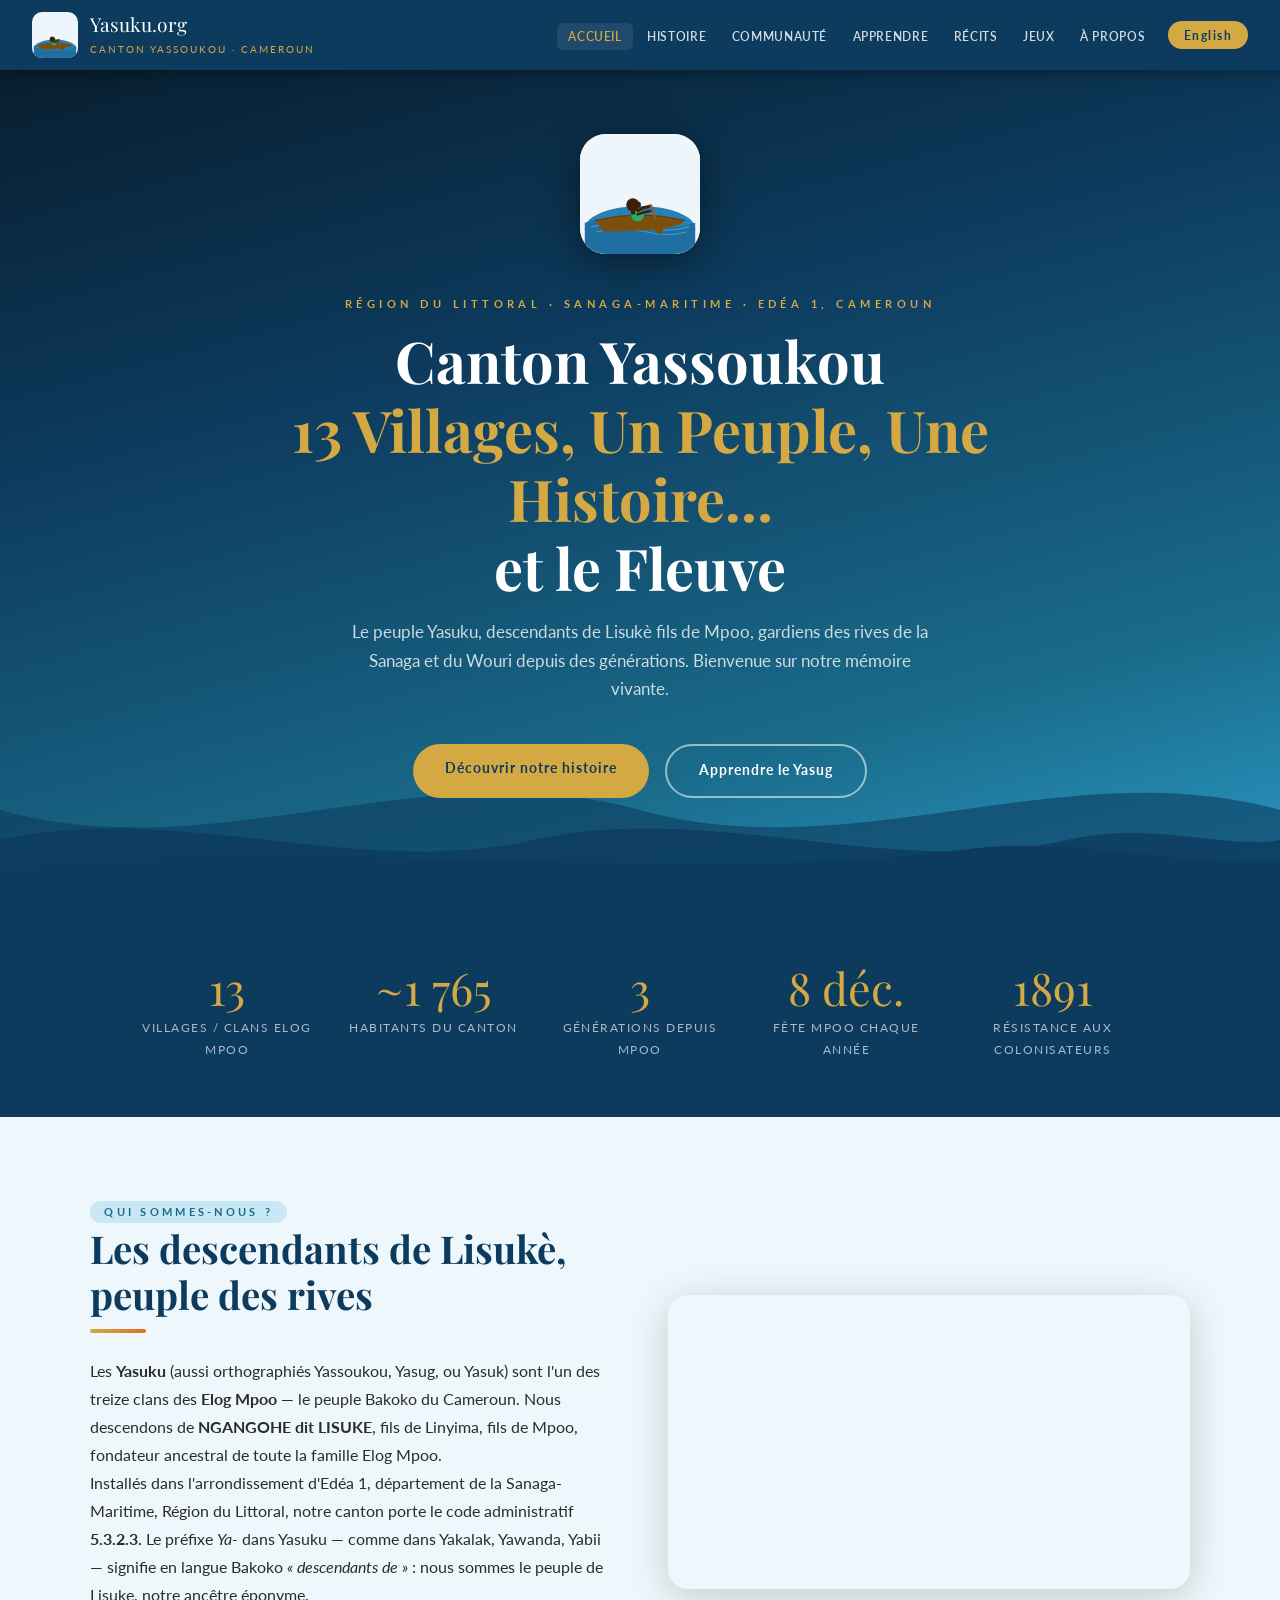
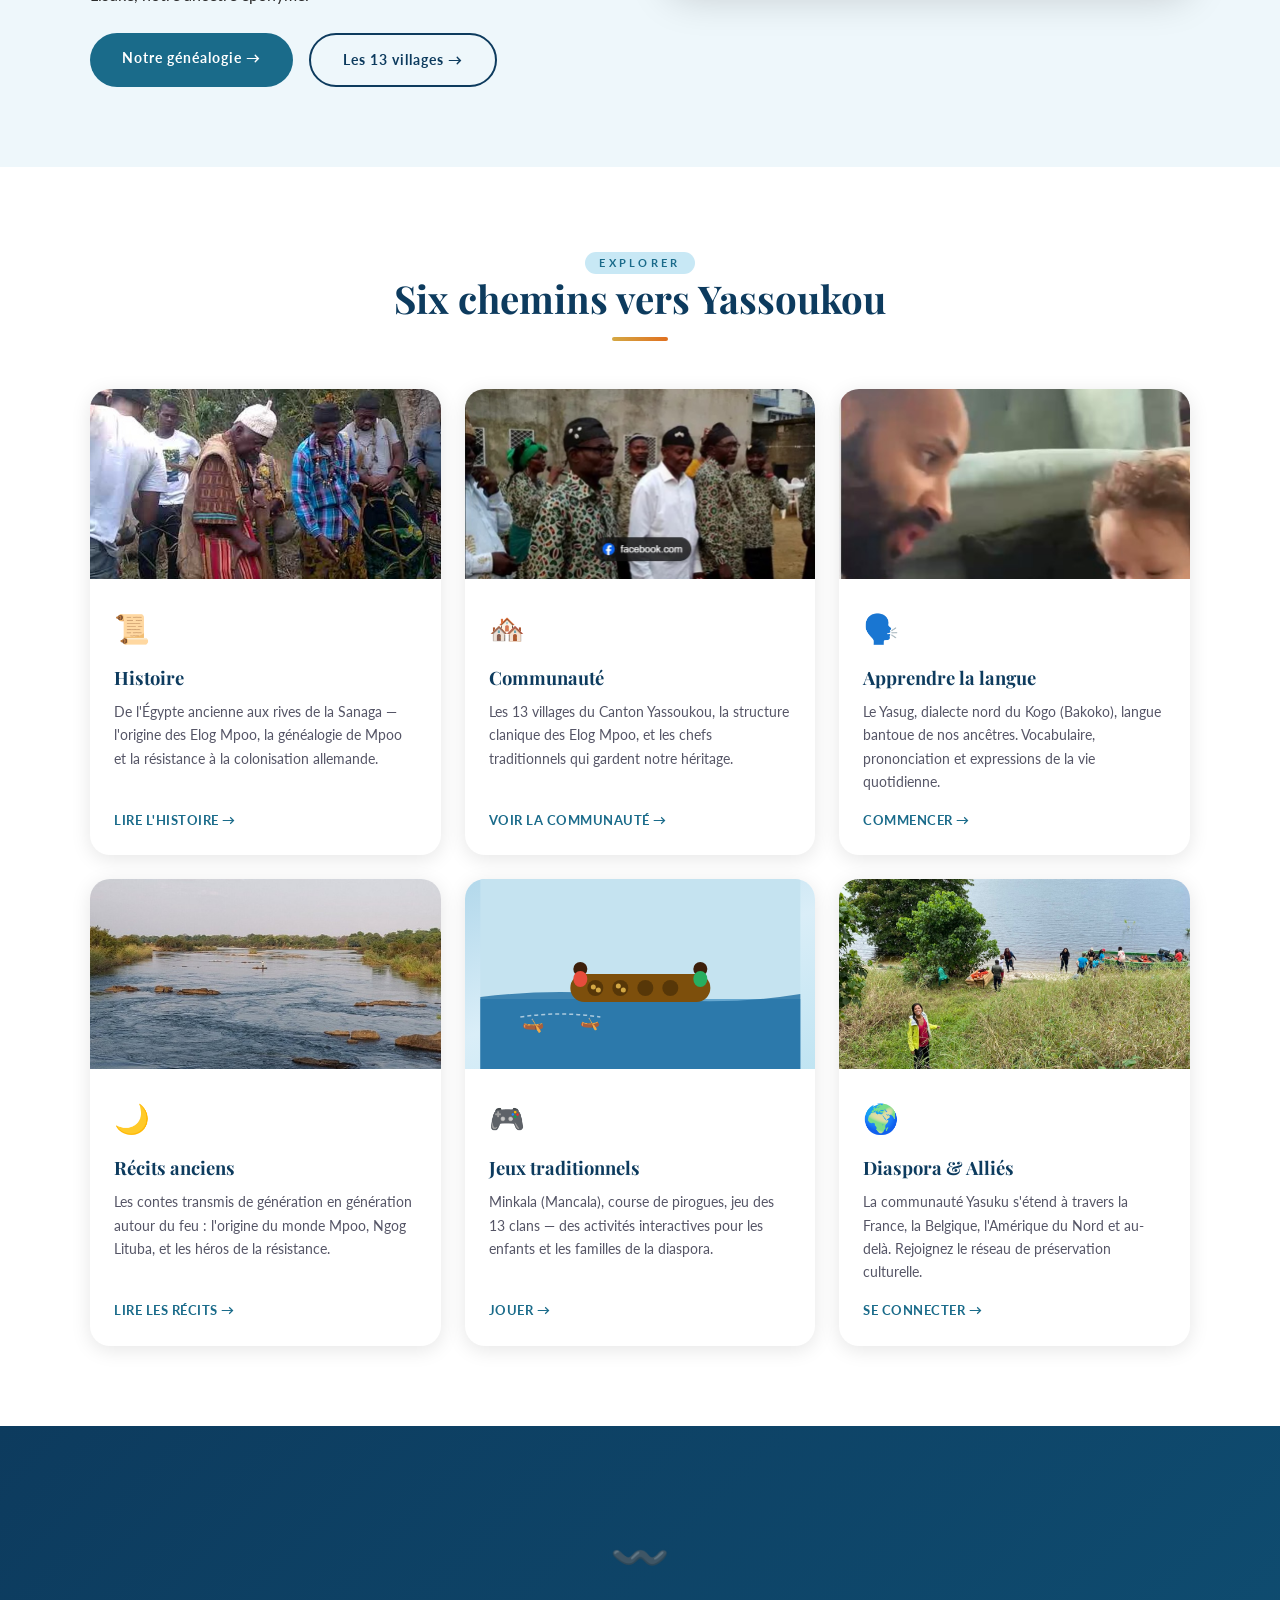
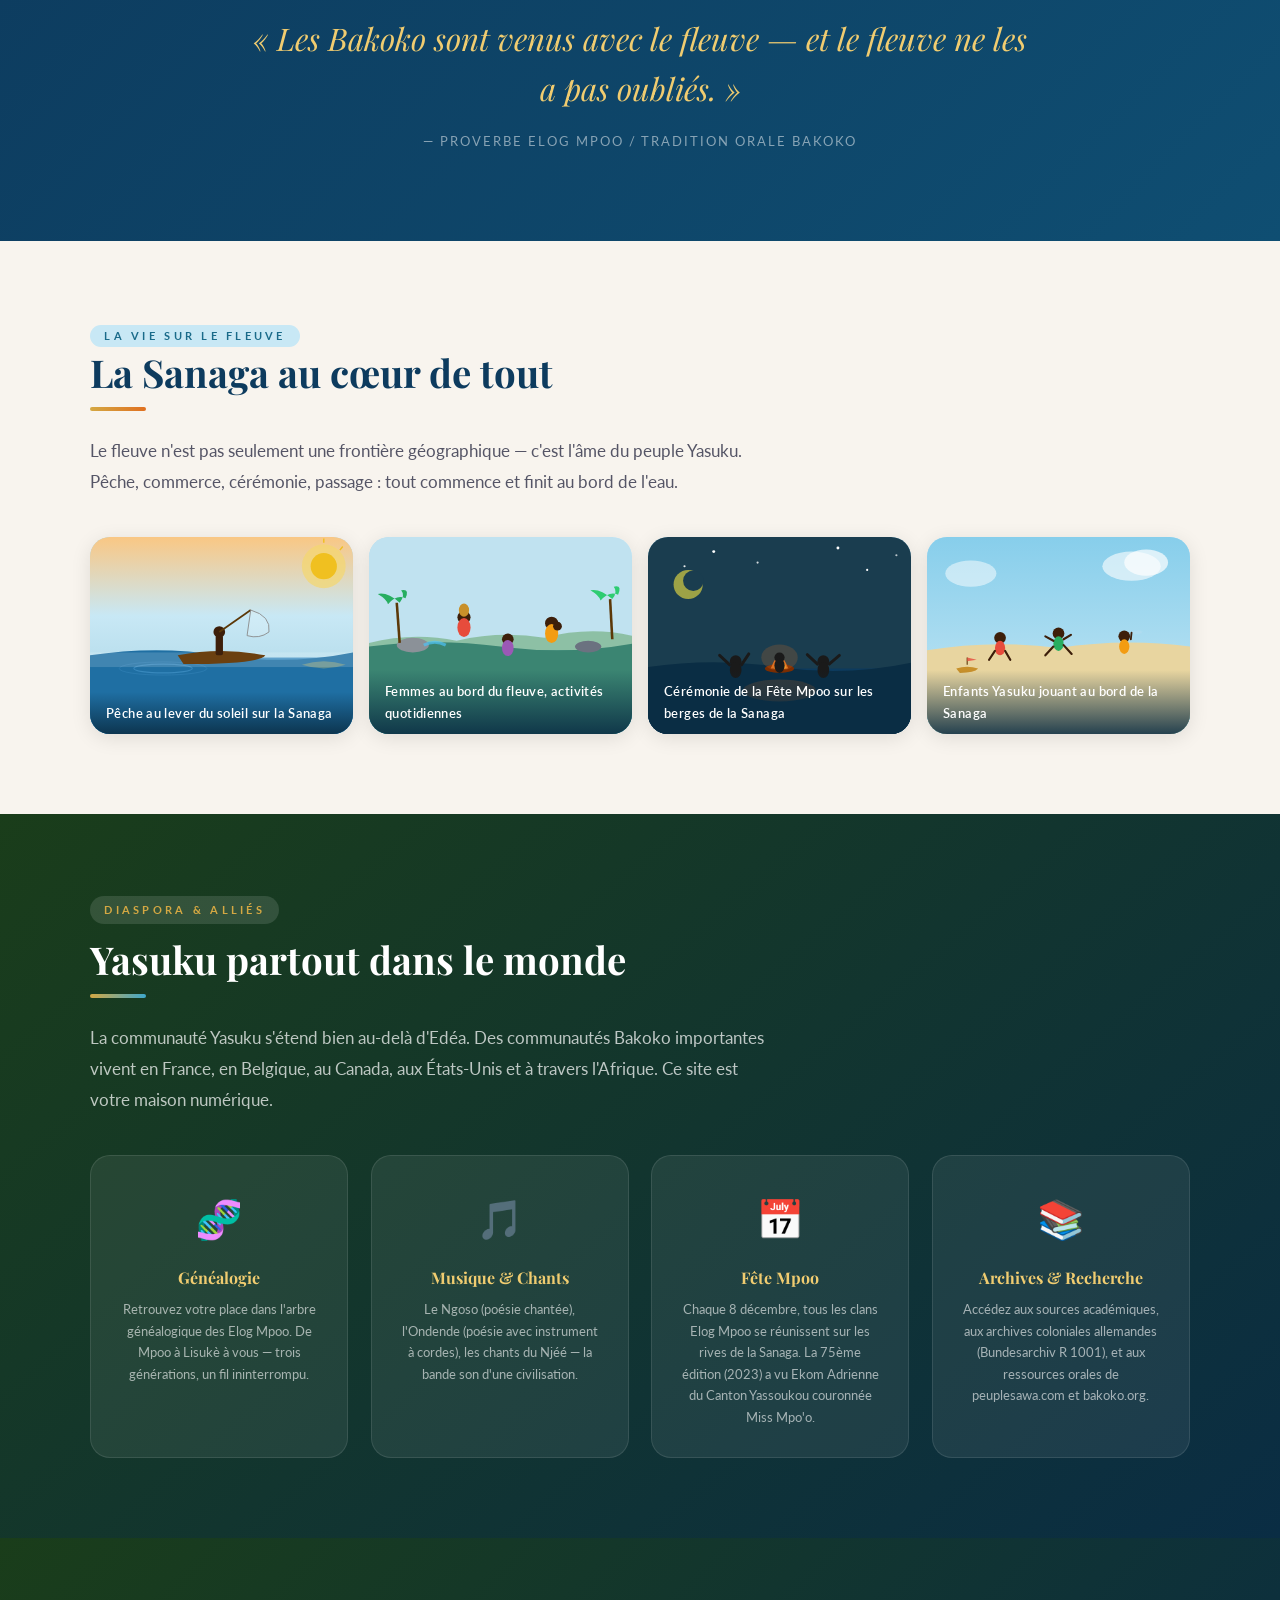
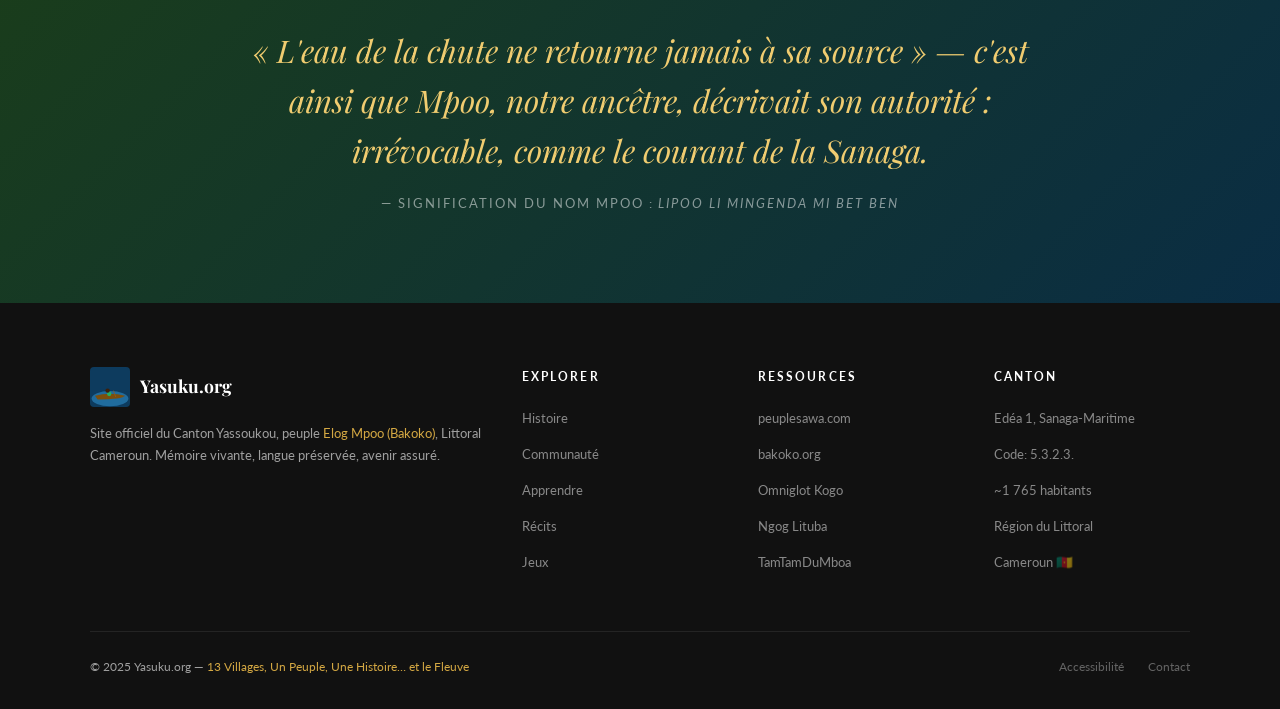
==== commit 40ff4aef: "added videos and photos" ====
--- a/index.html
+++ b/index.html
@@ -191,80 +191,14 @@
 
       <!-- River illustration -->
       <div class="fade-in" style="border-radius:var(--radius-lg); overflow:hidden; box-shadow:var(--shadow-lg)">
-        <svg viewBox="0 0 480 380" xmlns="http://www.w3.org/2000/svg" style="display:block;width:100%;background:linear-gradient(160deg,#b8dcea 0%,#d8eef8 50%,#c5e3f0 100%)">
-          <!-- Sky gradient -->
-          <defs>
-            <linearGradient id="sky" x1="0" y1="0" x2="0" y2="1">
-              <stop offset="0%" stop-color="#c8e8f5"/>
-              <stop offset="100%" stop-color="#e8f5fc"/>
-            </linearGradient>
-            <linearGradient id="water" x1="0" y1="0" x2="0" y2="1">
-              <stop offset="0%" stop-color="#2980b9"/>
-              <stop offset="100%" stop-color="#1a6b8a"/>
-            </linearGradient>
-            <linearGradient id="sunset" x1="0" y1="0" x2="1" y2="0">
-              <stop offset="0%" stop-color="#f39c12" stop-opacity="0.3"/>
-              <stop offset="100%" stop-color="#e67e22" stop-opacity="0"/>
-            </linearGradient>
-          </defs>
-          <!-- Sky -->
-          <rect width="480" height="380" fill="url(#sky)"/>
-          <!-- Sun glow -->
-          <circle cx="420" cy="80" r="45" fill="#f5d76e" opacity="0.6"/>
-          <circle cx="420" cy="80" r="28" fill="#f0c020"/>
-          <!-- Forest silhouette far -->
-          <path d="M0,140 Q60,110 120,130 Q180,110 240,125 Q300,108 360,128 Q420,108 480,125 L480,200 L0,200 Z" fill="#2d6a2d" opacity="0.7"/>
-          <!-- Forest near left -->
-          <path d="M0,155 Q30,138 60,150 Q90,135 120,148 Q150,132 180,145 L180,220 L0,220 Z" fill="#1a3d1a"/>
-          <!-- River surface -->
-          <rect x="0" y="210" width="480" height="170" fill="url(#water)"/>
-          <!-- River reflections -->
-          <path d="M0,230 Q120,218 240,230 Q360,242 480,230" stroke="#5dade2" stroke-width="2" fill="none" opacity="0.4"/>
-          <path d="M0,250 Q100,240 200,250 Q300,260 400,248 Q440,244 480,250" stroke="#aedcf0" stroke-width="1.5" fill="none" opacity="0.3"/>
-          <path d="M0,268 Q80,258 160,268 Q240,278 320,265 Q400,255 480,265" stroke="#aedcf0" stroke-width="1.5" fill="none" opacity="0.25"/>
-          <!-- Sunset shimmer on water -->
-          <rect x="340" y="210" width="140" height="170" fill="url(#sunset)"/>
-          <!-- Canoe 1 (left, two paddlers) -->
-          <path d="M60,240 Q120,228 180,240 Q168,252 72,252 Z" fill="#6b4010"/>
-          <path d="M60,240 Q120,229 180,240" stroke="#4a2c08" stroke-width="1.5" fill="none"/>
-          <!-- Paddler 1 -->
-          <circle cx="90" cy="233" r="7" fill="#3d1f0a"/>
-          <ellipse cx="90" cy="240" rx="6" ry="8" fill="#c0392b"/>
-          <line x1="90" y1="235" x2="104" y2="228" stroke="#3d1f0a" stroke-width="3" stroke-linecap="round"/>
-          <line x1="104" y1="228" x2="110" y2="244" stroke="#8b5e2a" stroke-width="2.5" stroke-linecap="round"/>
-          <!-- Paddler 2 -->
-          <circle cx="145" cy="233" r="7" fill="#3d1f0a"/>
-          <ellipse cx="145" cy="240" rx="6" ry="8" fill="#27ae60"/>
-          <line x1="145" y1="235" x2="158" y2="228" stroke="#3d1f0a" stroke-width="3" stroke-linecap="round"/>
-          <line x1="158" y1="228" x2="164" y2="244" stroke="#8b5e2a" stroke-width="2.5" stroke-linecap="round"/>
-          <!-- Canoe 2 (right, fisherman with net) -->
-          <path d="M300,258 Q350,248 400,258 Q392,268 308,268 Z" fill="#7d4f0c"/>
-          <circle cx="335" cy="252" r="6" fill="#3d1f0a"/>
-          <ellipse cx="335" cy="258" rx="5.5" ry="7" fill="#2980b9"/>
-          <!-- Fishing net -->
-          <path d="M335,248 Q352,238 368,245 Q365,260 342,258 Z" stroke="#555" stroke-width="1.2" fill="rgba(255,255,255,0.2)"/>
-          <!-- Net grid lines -->
-          <line x1="344" y1="247" x2="348" y2="260" stroke="#555" stroke-width="0.8" opacity="0.6"/>
-          <line x1="354" y1="243" x2="357" y2="257" stroke="#555" stroke-width="0.8" opacity="0.6"/>
-          <line x1="340" y1="250" x2="364" y2="253" stroke="#555" stroke-width="0.8" opacity="0.6"/>
-          <line x1="338" y1="255" x2="360" y2="258" stroke="#555" stroke-width="0.8" opacity="0.6"/>
-          <!-- Village huts on bank -->
-          <rect x="195" y="168" width="40" height="28" rx="3" fill="#c8a060"/>
-          <polygon points="188,170 215,148 242,170" fill="#8b4513"/>
-          <rect x="208" y="182" width="12" height="14" fill="#7d4020"/>
-          <rect x="250" y="172" width="38" height="26" rx="3" fill="#c8a060"/>
-          <polygon points="244,174 269,152 294,174" fill="#8b4513"/>
-          <rect x="263" y="184" width="11" height="14" fill="#7d4020"/>
-          <!-- Palm trees -->
-          <line x1="150" y1="170" x2="155" y2="210" stroke="#5c3808" stroke-width="3"/>
-          <path d="M155,170 Q140,158 128,162 Q138,168 140,174 Q150,162 160,168 Q165,156 155,158 Q160,164 155,170 Z" fill="#27ae60"/>
-          <line x1="310" y1="165" x2="313" y2="210" stroke="#5c3808" stroke-width="3"/>
-          <path d="M313,165 Q298,153 286,157 Q296,163 298,169 Q308,157 318,163 Q323,151 313,153 Q318,159 313,165 Z" fill="#2ecc71"/>
-          <!-- Birds -->
-          <path d="M200,95 Q207,88 214,95" stroke="#666" stroke-width="1.5" fill="none"/>
-          <path d="M230,80 Q237,73 244,80" stroke="#666" stroke-width="1.5" fill="none"/>
-          <path d="M260,100 Q265,94 270,100" stroke="#666" stroke-width="1.5" fill="none"/>
-        </svg>
+        <div style="position:relative;width:100%;padding-bottom:56.25%">
+          <iframe src="https://www.youtube.com/embed/r98Pf0N4Ugk"
+                  title="River scene"
+                  style="position:absolute;top:0;left:0;width:100%;height:100%"
+                  frameborder="0"
+                  allow="accelerometer; autoplay; clipboard-write; encrypted-media; gyroscope; picture-in-picture"
+                  allowfullscreen></iframe>
+        </div>
       </div>
     </div>
   </div>
@@ -284,29 +218,9 @@
     <div class="cards-grid">
       <!-- Card 1: History -->
       <a href="history.html" class="card fade-in">
-        <div class="card-illustration">
-          <svg viewBox="0 0 320 190" xmlns="http://www.w3.org/2000/svg">
-            <!-- Ngog Lituba sacred rock scene -->
-            <rect width="320" height="190" fill="#c8e8f5"/>
-            <rect x="0" y="130" width="320" height="60" fill="#4a9e6f" opacity="0.6"/>
-            <!-- Rock/mountain -->
-            <path d="M90,130 Q130,60 170,130 Z" fill="#6b7280"/>
-            <path d="M110,130 Q145,72 180,130 Z" fill="#8b9198"/>
-            <!-- Cave opening (Ngog Lituba hole) -->
-            <ellipse cx="148" cy="118" rx="14" ry="18" fill="#2c3442"/>
-            <ellipse cx="148" cy="116" rx="10" ry="13" fill="#1a2030"/>
-            <!-- Pilgrims -->
-            <circle cx="55" cy="128" r="5" fill="#3d1f0a"/>
-            <ellipse cx="55" cy="136" rx="4" ry="6" fill="#e74c3c"/>
-            <circle cx="68" cy="126" r="5" fill="#3d1f0a"/>
-            <ellipse cx="68" cy="134" rx="4" ry="6" fill="#3498db"/>
-            <circle cx="240" cy="128" r="5" fill="#3d1f0a"/>
-            <ellipse cx="240" cy="136" rx="4" ry="6" fill="#e67e22"/>
-            <!-- Stars/sun -->
-            <circle cx="260" cy="35" r="22" fill="#f5d76e" opacity="0.7"/>
-            <circle cx="260" cy="35" r="14" fill="#f0c020"/>
-          </svg>
-        </div>
+<div class="card-illustration">
+  <img src="images/ngok-lituba-2.jpg" alt="Ngog Lituba sacred rock" style="display:block;width:100%;height:100%;object-fit:cover">
+</div>
         <div class="card-body">
           <div class="card-icon">📜</div>
           <h3 class="lang-fr">Histoire</h3>
@@ -320,39 +234,9 @@
 
       <!-- Card 2: Community -->
       <a href="community.html" class="card fade-in">
-        <div class="card-illustration">
-          <svg viewBox="0 0 320 190" xmlns="http://www.w3.org/2000/svg">
-            <rect width="320" height="190" fill="#c8e8f5"/>
-            <rect x="0" y="140" width="320" height="50" fill="#2980b9" opacity="0.5"/>
-            <!-- Village panorama -->
-            <path d="M0,120 Q80,100 160,115 Q240,100 320,118 L320,190 L0,190 Z" fill="#5da05d" opacity="0.7"/>
-            <!-- 5 huts representing villages -->
-            <g transform="translate(20,95)">
-              <rect x="0" y="20" width="32" height="22" rx="2" fill="#d4a05a"/>
-              <polygon points="-4,22 16,4 36,22" fill="#8b4513"/>
-            </g>
-            <g transform="translate(80,88)">
-              <rect x="0" y="20" width="36" height="25" rx="2" fill="#c8902a"/>
-              <polygon points="-5,22 18,2 41,22" fill="#7d3a10"/>
-            </g>
-            <g transform="translate(148,85)">
-              <rect x="0" y="20" width="34" height="26" rx="2" fill="#d4a05a"/>
-              <polygon points="-4,22 17,1 38,22" fill="#8b4513"/>
-            </g>
-            <g transform="translate(215,90)">
-              <rect x="0" y="20" width="32" height="24" rx="2" fill="#c8902a"/>
-              <polygon points="-4,22 16,3 36,22" fill="#7d3a10"/>
-            </g>
-            <g transform="translate(272,95)">
-              <rect x="0" y="20" width="30" height="22" rx="2" fill="#d4a05a"/>
-              <polygon points="-4,22 15,4 34,22" fill="#8b4513"/>
-            </g>
-            <!-- People gathering -->
-            <circle cx="160" cy="150" r="5" fill="#3d1f0a"/>
-            <circle cx="145" cy="152" r="5" fill="#3d1f0a"/>
-            <circle cx="175" cy="150" r="5" fill="#3d1f0a"/>
-          </svg>
-        </div>
+<div class="card-illustration">
+  <img src="images/njiee.jpg" alt="Njéé ceremony" style="display:block;width:100%;height:100%;object-fit:cover">
+</div>
         <div class="card-body">
           <div class="card-icon">🏘️</div>
           <h3 class="lang-fr">Communauté</h3>
@@ -366,28 +250,9 @@
 
       <!-- Card 3: Learn -->
       <a href="learn.html" class="card fade-in">
-        <div class="card-illustration">
-          <svg viewBox="0 0 320 190" xmlns="http://www.w3.org/2000/svg">
-            <rect width="320" height="190" fill="#c8e8f5"/>
-            <!-- Open book with river background -->
-            <rect x="0" y="130" width="320" height="60" fill="#2980b9" opacity="0.4"/>
-            <!-- Book -->
-            <rect x="60" y="50" width="200" height="120" rx="10" fill="#f5f0e5" transform="rotate(-3,160,110)"/>
-            <line x1="160" y1="52" x2="160" y2="168" stroke="#c8a060" stroke-width="3"/>
-            <!-- Text lines left page -->
-            <line x1="75" y1="78" x2="152" y2="76" stroke="#9b8b7a" stroke-width="2" opacity="0.5"/>
-            <line x1="75" y1="90" x2="148" y2="88" stroke="#9b8b7a" stroke-width="2" opacity="0.5"/>
-            <line x1="75" y1="102" x2="150" y2="100" stroke="#9b8b7a" stroke-width="2" opacity="0.5"/>
-            <line x1="75" y1="114" x2="145" y2="112" stroke="#9b8b7a" stroke-width="2" opacity="0.5"/>
-            <!-- Bakoko script / decorative text right page -->
-            <text x="170" y="90" font-family="Georgia" font-size="18" fill="#1a6b8a" font-weight="bold">Ya-</text>
-            <text x="170" y="112" font-family="Georgia" font-size="14" fill="#2d6a2d">Suku</text>
-            <text x="170" y="132" font-family="Georgia" font-size="12" fill="#8b5e2a">Elog</text>
-            <!-- Quill -->
-            <path d="M240,45 Q270,20 275,55 Q260,50 248,80 Q244,65 240,45 Z" fill="#e8d5a0"/>
-            <line x1="253" y1="64" x2="240" y2="110" stroke="#9b8b7a" stroke-width="1.5"/>
-          </svg>
-        </div>
+<div class="card-illustration">
+  <img src="images/naeli.jpg" alt="Naeli" style="display:block;width:100%;height:auto;object-fit:cover">
+</div>
         <div class="card-body">
           <div class="card-icon">🗣️</div>
           <h3 class="lang-fr">Apprendre la langue</h3>
@@ -401,38 +266,9 @@
 
       <!-- Card 4: Stories -->
       <a href="stories.html" class="card fade-in">
-        <div class="card-illustration">
-          <svg viewBox="0 0 320 190" xmlns="http://www.w3.org/2000/svg">
-            <rect width="320" height="190" fill="#b8dcea"/>
-            <!-- Night campfire scene -->
-            <rect x="0" y="120" width="320" height="70" fill="#0d3b5e" opacity="0.85"/>
-            <!-- Stars -->
-            <circle cx="50" cy="30" r="1.5" fill="#fff" opacity="0.8"/>
-            <circle cx="100" cy="15" r="2" fill="#fff"/>
-            <circle cx="160" cy="25" r="1.5" fill="#fff" opacity="0.9"/>
-            <circle cx="220" cy="10" r="2" fill="#fff"/>
-            <circle cx="280" cy="30" r="1.5" fill="#fff" opacity="0.7"/>
-            <circle cx="130" cy="50" r="1" fill="#fff"/>
-            <circle cx="200" cy="45" r="1" fill="#fff" opacity="0.8"/>
-            <!-- Moon -->
-            <circle cx="60" cy="45" r="22" fill="#f5e642" opacity="0.7"/>
-            <circle cx="68" cy="40" r="16" fill="#b8dcea"/>
-            <!-- River reflection of moon -->
-            <ellipse cx="80" cy="158" rx="20" ry="8" fill="#f5e642" opacity="0.2"/>
-            <!-- Campfire -->
-            <ellipse cx="160" cy="135" rx="18" ry="5" fill="#7d2d00" opacity="0.7"/>
-            <path d="M152,135 Q160,108 168,135 Z" fill="#e07020"/>
-            <path d="M155,135 Q162,115 170,135 Z" fill="#f0a030"/>
-            <path d="M158,135 Q163,120 167,135 Z" fill="#f5d050"/>
-            <!-- Seated elders around fire -->
-            <circle cx="130" cy="132" r="6" fill="#3d1f0a"/>
-            <ellipse cx="130" cy="140" rx="7" ry="9" fill="#c0392b"/>
-            <circle cx="195" cy="132" r="6" fill="#3d1f0a"/>
-            <ellipse cx="195" cy="140" rx="7" ry="9" fill="#2980b9"/>
-            <circle cx="162" cy="148" r="5" fill="#3d1f0a"/>
-            <ellipse cx="162" cy="155" rx="6" ry="7" fill="#e67e22"/>
-          </svg>
-        </div>
+<div class="card-illustration">
+  <img src="images/sanaga-1.jpg" alt="Sanaga night scene" style="display:block;width:100%;height:auto;object-fit:cover">
+</div>
         <div class="card-body">
           <div class="card-icon">🌙</div>
           <h3 class="lang-fr">Récits anciens</h3>
@@ -488,28 +324,9 @@
 
       <!-- Card 6: Diaspora -->
       <a href="#diaspora" class="card fade-in">
-        <div class="card-illustration">
-          <svg viewBox="0 0 320 190" xmlns="http://www.w3.org/2000/svg">
-            <rect width="320" height="190" fill="#c8e8f5"/>
-            <!-- Globe/world -->
-            <circle cx="160" cy="100" r="70" fill="#1a6b8a" opacity="0.25"/>
-            <circle cx="160" cy="100" r="70" stroke="#1a6b8a" stroke-width="2" fill="none" opacity="0.5"/>
-            <!-- Meridians -->
-            <ellipse cx="160" cy="100" rx="40" ry="70" stroke="#1a6b8a" stroke-width="1" fill="none" opacity="0.4"/>
-            <ellipse cx="160" cy="100" rx="70" ry="30" stroke="#1a6b8a" stroke-width="1" fill="none" opacity="0.4"/>
-            <!-- Africa shape simplified -->
-            <path d="M145,55 Q165,52 172,65 Q180,75 178,92 Q182,110 175,125 Q168,142 160,148 Q152,142 148,128 Q138,110 140,92 Q138,75 145,55 Z" fill="#27ae60" opacity="0.7"/>
-            <!-- Connection lines (diaspora) -->
-            <line x1="160" y1="80" x2="80" y2="45" stroke="#d4a843" stroke-width="1.5" stroke-dasharray="4,3" opacity="0.7"/>
-            <line x1="160" y1="80" x2="245" y2="50" stroke="#d4a843" stroke-width="1.5" stroke-dasharray="4,3" opacity="0.7"/>
-            <line x1="160" y1="100" x2="55" y2="100" stroke="#d4a843" stroke-width="1.5" stroke-dasharray="4,3" opacity="0.7"/>
-            <circle cx="80" cy="45" r="5" fill="#d4a843"/>
-            <circle cx="245" cy="50" r="5" fill="#d4a843"/>
-            <circle cx="55" cy="100" r="5" fill="#d4a843"/>
-            <!-- Heart at center -->
-            <text x="152" y="105" font-size="16">🏠</text>
-          </svg>
-        </div>
+<div class="card-illustration">
+  <img src="images/sanaga.jpg" alt="Sanaga" style="display:block;width:100%;height:auto;object-fit:cover">
+</div>
         <div class="card-body">
           <div class="card-icon">🌍</div>
           <h3 class="lang-fr">Diaspora & Alliés</h3>
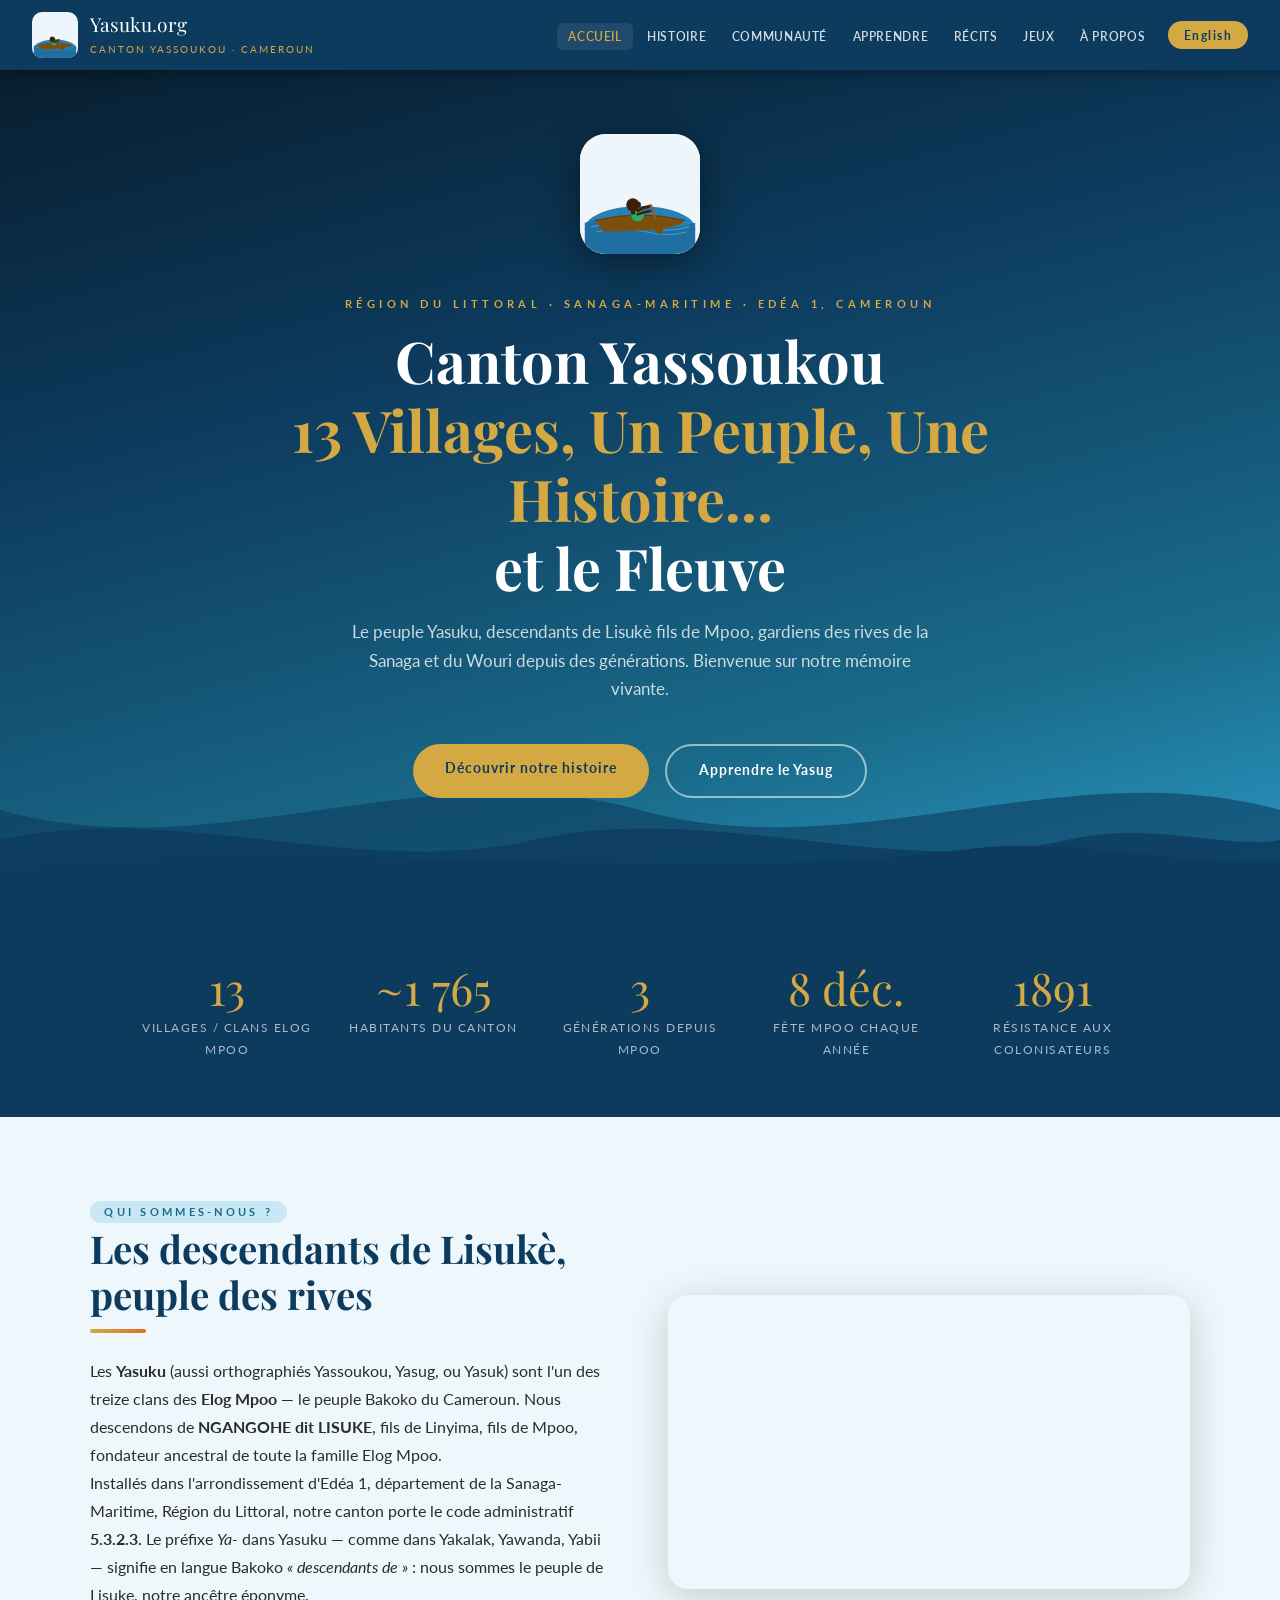
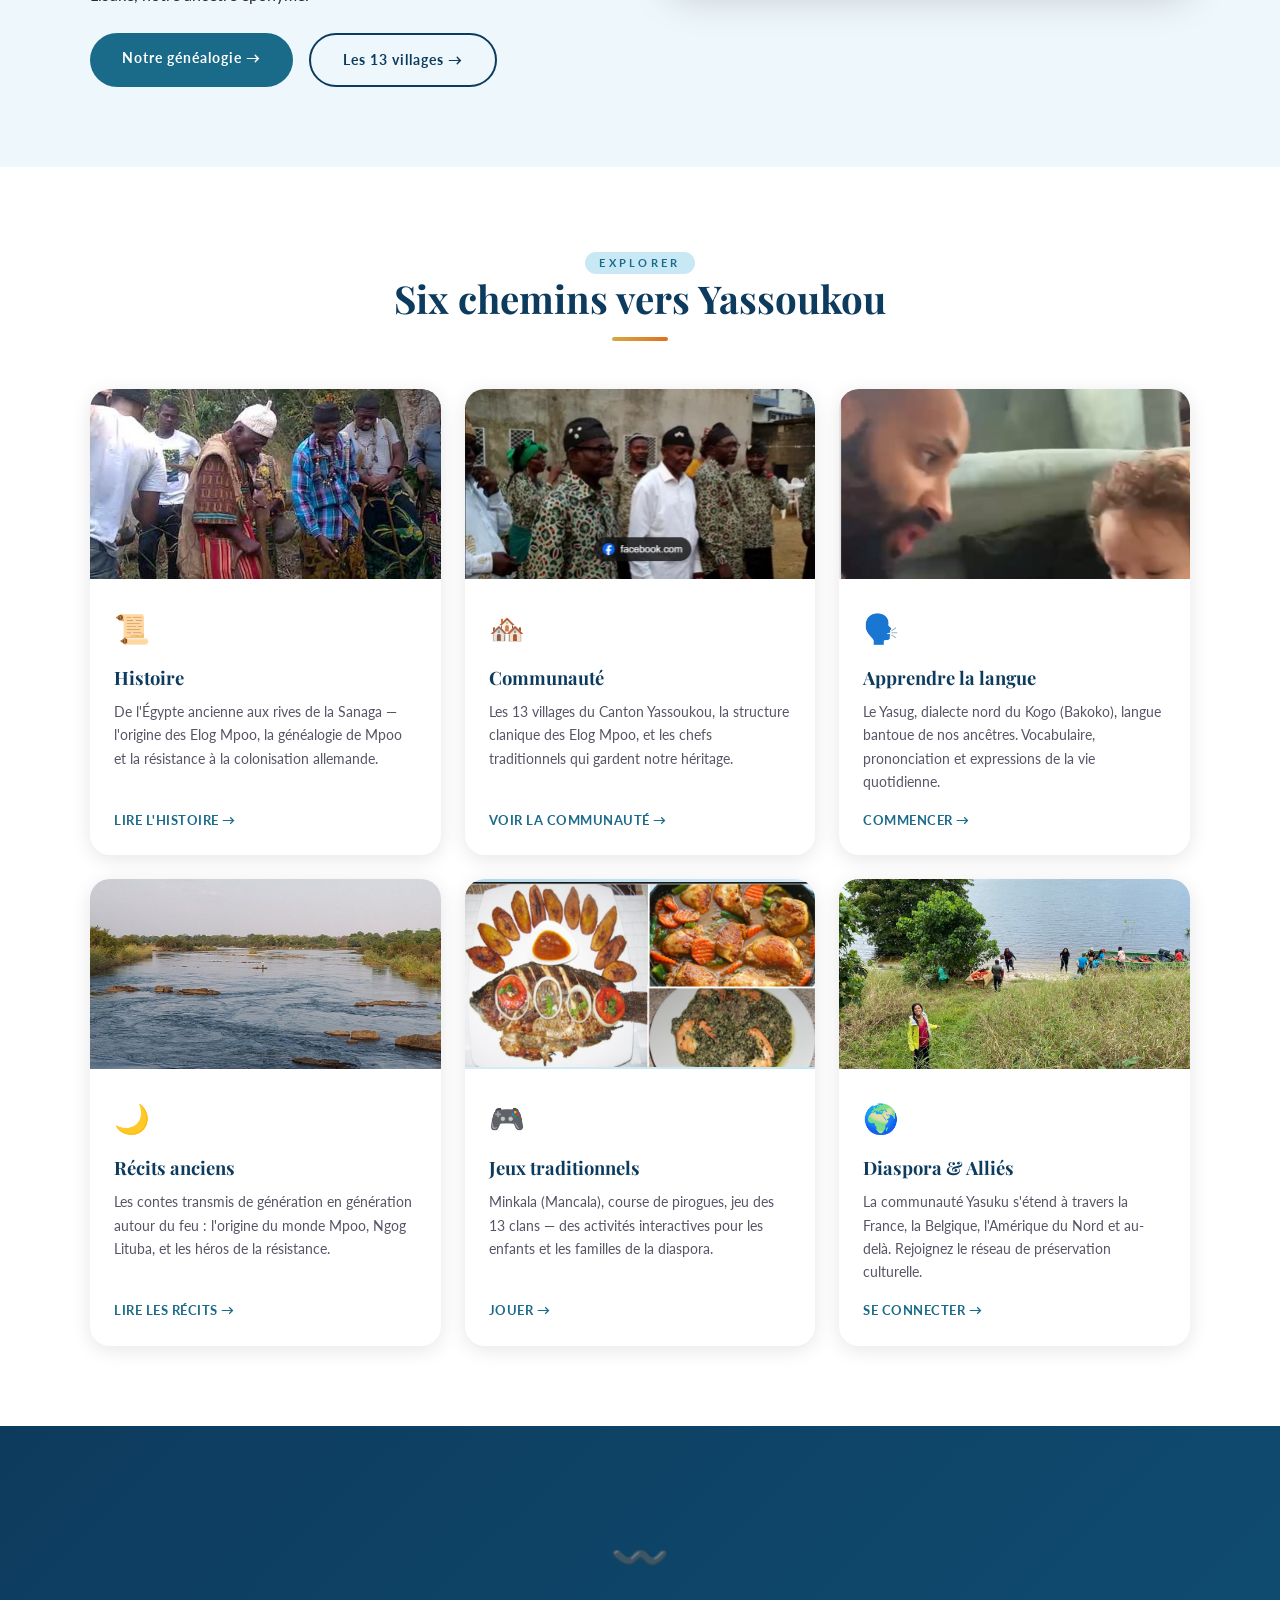
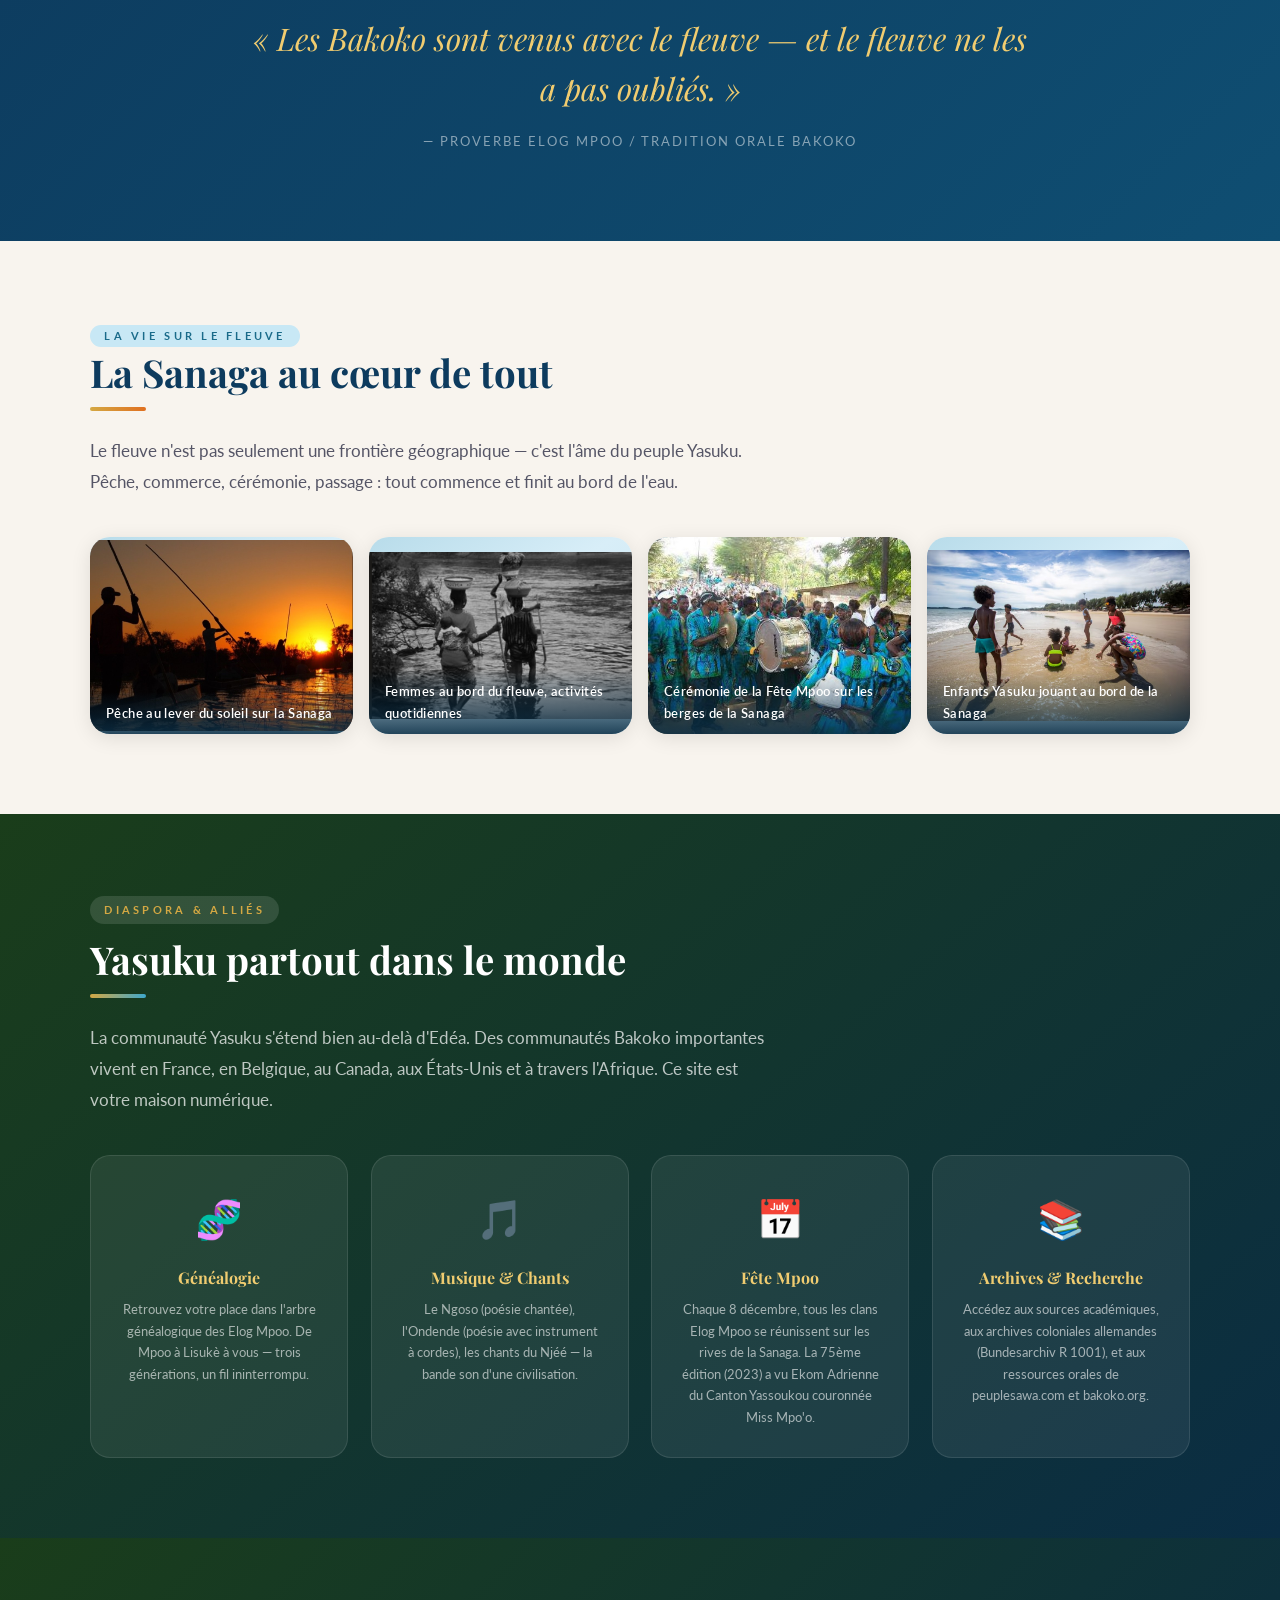
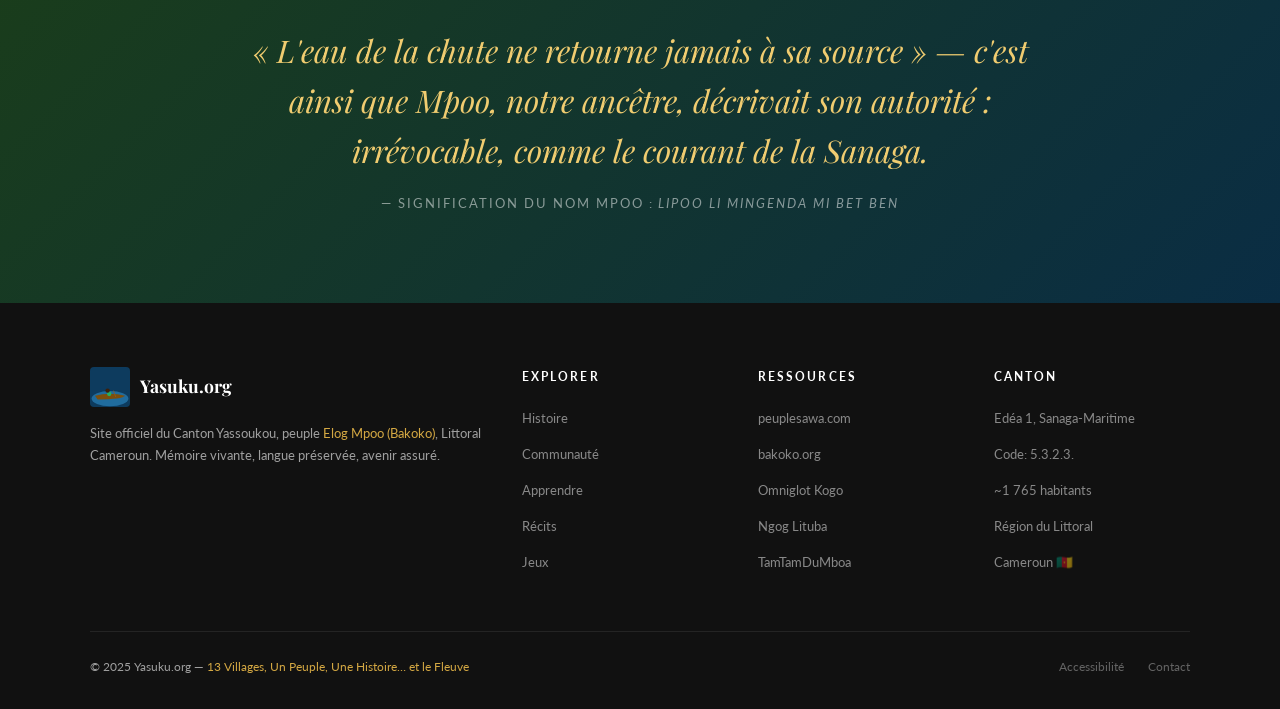
==== commit 4a8af7f5: "changed text and added photos" ====
--- a/index.html
+++ b/index.html
@@ -283,33 +283,7 @@
       <!-- Card 5: Games -->
       <a href="games.html" class="card fade-in">
         <div class="card-illustration">
-          <svg viewBox="0 0 320 190" xmlns="http://www.w3.org/2000/svg">
-            <rect width="320" height="190" fill="#c5e3f0"/>
-            <!-- River with children playing -->
-            <rect x="0" y="120" width="320" height="70" fill="#2980b9" opacity="0.6"/>
-            <path d="M0,118 Q80,108 160,118 Q240,128 320,115 L320,190 L0,190 Z" fill="#1f6fa3" opacity="0.8"/>
-            <!-- Mancala board on bank -->
-            <rect x="90" y="95" width="140" height="28" rx="14" fill="#7d4f0c"/>
-            <!-- Holes -->
-            <circle cx="115" cy="109" r="8" fill="rgba(0,0,0,0.3)"/>
-            <circle cx="140" cy="109" r="8" fill="rgba(0,0,0,0.3)"/>
-            <circle cx="165" cy="109" r="8" fill="rgba(0,0,0,0.3)"/>
-            <circle cx="190" cy="109" r="8" fill="rgba(0,0,0,0.3)"/>
-            <!-- Seeds -->
-            <circle cx="113" cy="108" r="2.5" fill="#d4a843"/>
-            <circle cx="118" cy="111" r="2.5" fill="#d4a843"/>
-            <circle cx="138" cy="107" r="2.5" fill="#d4a843"/>
-            <circle cx="143" cy="111" r="2.5" fill="#d4a843"/>
-            <!-- Playing children -->
-            <circle cx="100" cy="90" r="7" fill="#3d1f0a"/>
-            <ellipse cx="100" cy="100" rx="7" ry="8" fill="#e74c3c"/>
-            <circle cx="220" cy="90" r="7" fill="#3d1f0a"/>
-            <ellipse cx="220" cy="100" rx="7" ry="8" fill="#27ae60"/>
-            <!-- Canoe race track (water) -->
-            <path d="M40,138 Q80,132 120,138" stroke="#fff" stroke-width="1.5" stroke-dasharray="4,3" fill="none" opacity="0.6"/>
-            <text x="42" y="150" font-size="18">🛶</text>
-            <text x="100" y="148" font-size="16">🛶</text>
-          </svg>
+        <img src="images/food.jpg" alt="Mancala game by the river" />
         </div>
         <div class="card-body">
           <div class="card-icon">🎮</div>
@@ -366,171 +340,28 @@
     <div class="photo-grid fade-in">
       <!-- Photo 1: Morning fishing -->
       <div class="photo-card">
-        <svg viewBox="0 0 360 270" xmlns="http://www.w3.org/2000/svg">
-          <rect width="360" height="270" fill="#b8dcea"/>
-          <!-- Early morning sky -->
-          <defs>
-            <linearGradient id="dawn" x1="0" y1="0" x2="0" y2="1">
-              <stop offset="0%" stop-color="#f9c784"/>
-              <stop offset="40%" stop-color="#c8e8f5"/>
-              <stop offset="100%" stop-color="#a0cfe0"/>
-            </linearGradient>
-          </defs>
-          <rect width="360" height="270" fill="url(#dawn)"/>
-          <!-- Water -->
-          <rect x="0" y="165" width="360" height="105" fill="#2980b9" opacity="0.8"/>
-          <path d="M0,162 Q90,148 180,162 Q270,176 360,158 L360,270 L0,270 Z" fill="#1f6fa3"/>
-          <!-- Ripples -->
-          <ellipse cx="100" cy="180" rx="40" ry="6" fill="none" stroke="#5dade2" stroke-width="1.5" opacity="0.4"/>
-          <ellipse cx="100" cy="180" rx="60" ry="9" fill="none" stroke="#5dade2" stroke-width="1" opacity="0.25"/>
-          <!-- Mist on water -->
-          <rect x="0" y="158" width="360" height="20" fill="white" opacity="0.15"/>
-          <!-- Fisherman standing in canoe with long pole net -->
-          <path d="M120,162 Q180,150 240,162 Q232,174 128,174 Z" fill="#6b4010"/>
-          <!-- Standing fisherman -->
-          <rect x="172" y="134" width="10" height="28" rx="3" fill="#3d1f0a"/>
-          <circle cx="177" cy="130" r="8" fill="#3d1f0a"/>
-          <!-- Net pole -->
-          <line x1="177" y1="130" x2="220" y2="100" stroke="#5c3808" stroke-width="2.5"/>
-          <path d="M220,100 Q248,108 245,130 Q232,140 215,135 Z" stroke="#888" stroke-width="1.2" fill="rgba(255,255,255,0.15)"/>
-          <!-- Rising sun -->
-          <circle cx="320" cy="40" r="30" fill="#f5d76e" opacity="0.7"/>
-          <circle cx="320" cy="40" r="18" fill="#f0c020"/>
-          <!-- Sun rays -->
-          <line x1="320" y1="8" x2="320" y2="2" stroke="#f0c020" stroke-width="2"/>
-          <line x1="342" y1="18" x2="346" y2="13" stroke="#f0c020" stroke-width="2"/>
-          <!-- Sun reflection on water -->
-          <path d="M290,175 Q320,165 350,175 Q320,185 290,175 Z" fill="#f5d76e" opacity="0.3"/>
-        </svg>
+        <img src="images/peche-au-lever-du-soleil.jpg" alt="Fishing at sunrise" />
         <div class="photo-caption lang-fr">Pêche au lever du soleil sur la Sanaga</div>
         <div class="photo-caption lang-en">Fishing at sunrise on the Sanaga</div>
       </div>
 
       <!-- Photo 2: Women at river -->
       <div class="photo-card">
-        <svg viewBox="0 0 360 270" xmlns="http://www.w3.org/2000/svg">
-          <rect width="360" height="270" fill="#c0e2f0"/>
-          <rect x="0" y="155" width="360" height="115" fill="#2980b9" opacity="0.65"/>
-          <path d="M0,150 Q90,138 180,150 Q270,162 360,146 L360,270 L0,270 Z" fill="#1a6b8a"/>
-          <!-- Riverbank -->
-          <path d="M0,145 Q60,130 120,142 Q180,128 240,138 Q300,122 360,135 L360,270 L0,270 Z" fill="#5da05d" opacity="0.5"/>
-          <!-- Rocks -->
-          <ellipse cx="60" cy="148" rx="22" ry="10" fill="#8b9198"/>
-          <ellipse cx="300" cy="150" rx="18" ry="8" fill="#6b7280"/>
-          <!-- Woman 1: carrying water jug on head -->
-          <circle cx="130" cy="110" r="9" fill="#3d1f0a"/>
-          <ellipse cx="130" cy="124" rx="9" ry="13" fill="#e74c3c"/>
-          <!-- Jug on head -->
-          <ellipse cx="130" cy="100" rx="7" ry="9" fill="#c8902a"/>
-          <!-- Woman 2: washing clothes -->
-          <circle cx="190" cy="140" r="8" fill="#3d1f0a"/>
-          <ellipse cx="190" cy="152" rx="8" ry="11" fill="#9b59b6"/>
-          <!-- Cloth on rock -->
-          <path d="M75,148 Q90,140 105,148" stroke="#4fc3f7" stroke-width="4" fill="none" opacity="0.7"/>
-          <!-- Woman 3: with baby on back -->
-          <circle cx="250" cy="118" r="9" fill="#3d1f0a"/>
-          <ellipse cx="250" cy="132" rx="9" ry="13" fill="#f39c12"/>
-          <!-- Baby on back (smaller circle) -->
-          <circle cx="258" cy="122" r="6" fill="#3d1f0a"/>
-          <!-- Palms -->
-          <line x1="38" y1="90" x2="42" y2="145" stroke="#5c3808" stroke-width="3.5"/>
-          <path d="M42,90 Q25,75 12,78 Q24,85 26,92 Q38,78 50,84 Q56,70 44,73 Q50,80 42,90 Z" fill="#27ae60"/>
-          <line x1="330" y1="85" x2="333" y2="140" stroke="#5c3808" stroke-width="3.5"/>
-          <path d="M333,85 Q316,70 303,73 Q315,80 317,87 Q329,73 341,79 Q347,65 335,68 Q341,75 333,85 Z" fill="#2ecc71"/>
-        </svg>
+        <img src="images/femmes-au-bord-du-fleuve.jpg" alt="Women by the river" />
         <div class="photo-caption lang-fr">Femmes au bord du fleuve, activités quotidiennes</div>
         <div class="photo-caption lang-en">Women by the river, daily activities</div>
       </div>
 
       <!-- Photo 3: Ceremony -->
       <div class="photo-card">
-        <svg viewBox="0 0 360 270" xmlns="http://www.w3.org/2000/svg">
-          <rect width="360" height="270" fill="#b0d8e8"/>
-          <!-- Evening sky -->
-          <rect width="360" height="270" fill="#1a3d4f"/>
-          <!-- River glow -->
-          <rect x="0" y="180" width="360" height="90" fill="#0d3b5e"/>
-          <path d="M0,178 Q90,165 180,178 Q270,191 360,172 L360,270 L0,270 Z" fill="#0a2d44"/>
-          <!-- Fire reflections on water -->
-          <ellipse cx="180" cy="210" rx="50" ry="15" fill="#e07020" opacity="0.2"/>
-          <!-- Ceremonial fire -->
-          <ellipse cx="180" cy="180" rx="20" ry="6" fill="#7d2d00"/>
-          <path d="M168,180 Q180,148 192,180 Z" fill="#e07020"/>
-          <path d="M172,180 Q181,155 190,180 Z" fill="#f0a030"/>
-          <path d="M175,180 Q181,162 187,180 Z" fill="#f5d050"/>
-          <!-- Flames glow -->
-          <ellipse cx="180" cy="165" rx="25" ry="18" fill="#e07020" opacity="0.2"/>
-          <!-- Dancers (silhouettes) -->
-          <circle cx="120" cy="170" r="8" fill="#1a1a1a"/>
-          <ellipse cx="120" cy="182" rx="8" ry="11" fill="#1a1a1a"/>
-          <!-- Arms raised in dance -->
-          <line x1="112" y1="175" x2="98" y2="162" stroke="#1a1a1a" stroke-width="4" stroke-linecap="round"/>
-          <line x1="128" y1="175" x2="138" y2="160" stroke="#1a1a1a" stroke-width="4" stroke-linecap="round"/>
-          <circle cx="240" cy="170" r="8" fill="#1a1a1a"/>
-          <ellipse cx="240" cy="182" rx="8" ry="11" fill="#1a1a1a"/>
-          <line x1="232" y1="174" x2="218" y2="161" stroke="#1a1a1a" stroke-width="4" stroke-linecap="round"/>
-          <line x1="248" y1="174" x2="262" y2="162" stroke="#1a1a1a" stroke-width="4" stroke-linecap="round"/>
-          <circle cx="180" cy="165" r="7" fill="#1a1a1a"/>
-          <ellipse cx="180" cy="176" rx="7" ry="10" fill="#1a1a1a"/>
-          <!-- Stars -->
-          <circle cx="50" cy="40" r="1.5" fill="#fff" opacity="0.9"/>
-          <circle cx="90" cy="20" r="2" fill="#fff"/>
-          <circle cx="150" cy="35" r="1.5" fill="#fff" opacity="0.8"/>
-          <circle cx="260" cy="15" r="2" fill="#fff"/>
-          <circle cx="300" cy="45" r="1.5" fill="#fff"/>
-          <circle cx="340" cy="25" r="1.5" fill="#fff" opacity="0.7"/>
-          <!-- Moon -->
-          <circle cx="55" cy="65" r="20" fill="#f5e642" opacity="0.6"/>
-          <circle cx="62" cy="60" r="14" fill="#1a3d4f"/>
-        </svg>
+        <img src="images/ceremonie-mpoo-sanaga.jpg" alt="Ceremony by the Sanaga river" />
         <div class="photo-caption lang-fr">Cérémonie de la Fête Mpoo sur les berges de la Sanaga</div>
         <div class="photo-caption lang-en">Fête Mpoo ceremony on the Sanaga riverbanks</div>
       </div>
 
       <!-- Photo 4: Children -->
       <div class="photo-card">
-        <svg viewBox="0 0 360 270" xmlns="http://www.w3.org/2000/svg">
-          <rect width="360" height="270" fill="#c5e3f0"/>
-          <defs>
-            <linearGradient id="afternoon" x1="0" y1="0" x2="0" y2="1">
-              <stop offset="0%" stop-color="#87ceeb"/>
-              <stop offset="100%" stop-color="#c8e8f5"/>
-            </linearGradient>
-          </defs>
-          <rect width="360" height="270" fill="url(#afternoon)"/>
-          <rect x="0" y="168" width="360" height="102" fill="#2980b9" opacity="0.7"/>
-          <path d="M0,162 Q60,150 120,162 Q180,174 240,158 Q300,148 360,162 L360,270 L0,270 Z" fill="#1a6b8a"/>
-          <!-- Sandy bank -->
-          <path d="M0,155 Q90,140 180,152 Q270,138 360,150 L360,270 L0,270 Z" fill="#e8d5a0"/>
-          <!-- Children playing (3 kids) -->
-          <!-- Child 1: jumping -->
-          <circle cx="100" cy="138" r="8" fill="#3d1f0a"/>
-          <ellipse cx="100" cy="152" rx="7" ry="10" fill="#e74c3c"/>
-          <line x1="93" y1="156" x2="85" y2="168" stroke="#3d1f0a" stroke-width="3" stroke-linecap="round"/>
-          <line x1="107" y1="156" x2="114" y2="168" stroke="#3d1f0a" stroke-width="3" stroke-linecap="round"/>
-          <!-- Child 2: running -->
-          <circle cx="180" cy="132" r="8" fill="#3d1f0a"/>
-          <ellipse cx="180" cy="146" rx="7" ry="10" fill="#27ae60"/>
-          <line x1="173" y1="150" x2="162" y2="162" stroke="#3d1f0a" stroke-width="3" stroke-linecap="round"/>
-          <line x1="187" y1="148" x2="198" y2="160" stroke="#3d1f0a" stroke-width="3" stroke-linecap="round"/>
-          <!-- Arms in motion -->
-          <line x1="173" y1="142" x2="162" y2="136" stroke="#3d1f0a" stroke-width="3" stroke-linecap="round"/>
-          <line x1="187" y1="140" x2="197" y2="134" stroke="#3d1f0a" stroke-width="3" stroke-linecap="round"/>
-          <!-- Child 3: holding fish -->
-          <circle cx="270" cy="136" r="8" fill="#3d1f0a"/>
-          <ellipse cx="270" cy="150" rx="7" ry="10" fill="#f39c12"/>
-          <!-- Fish -->
-          <path d="M278,130 Q292,125 295,130 Q292,135 278,132 Z" fill="#aedcf0"/>
-          <line x1="280" y1="131" x2="279" y2="140" stroke="#3d1f0a" stroke-width="2.5" stroke-linecap="round"/>
-          <!-- Toy boat in water -->
-          <path d="M40,180 Q55,175 70,180 Q65,186 45,186 Z" fill="#c8902a"/>
-          <line x1="55" y1="175" x2="55" y2="165" stroke="#5c3808" stroke-width="1.5"/>
-          <path d="M55,165 L68,168 L55,170 Z" fill="#e74c3c" opacity="0.8"/>
-          <!-- Clouds -->
-          <ellipse cx="280" cy="40" rx="40" ry="20" fill="white" opacity="0.6"/>
-          <ellipse cx="300" cy="35" rx="30" ry="18" fill="white" opacity="0.7"/>
-          <ellipse cx="60" cy="50" rx="35" ry="18" fill="white" opacity="0.5"/>
-        </svg>
+      <img src="images/enfants-au-bord-sanaga.jpg" alt="Children playing by the Sanaga" />
         <div class="photo-caption lang-fr">Enfants Yasuku jouant au bord de la Sanaga</div>
         <div class="photo-caption lang-en">Yasuku children playing by the Sanaga</div>
       </div>
